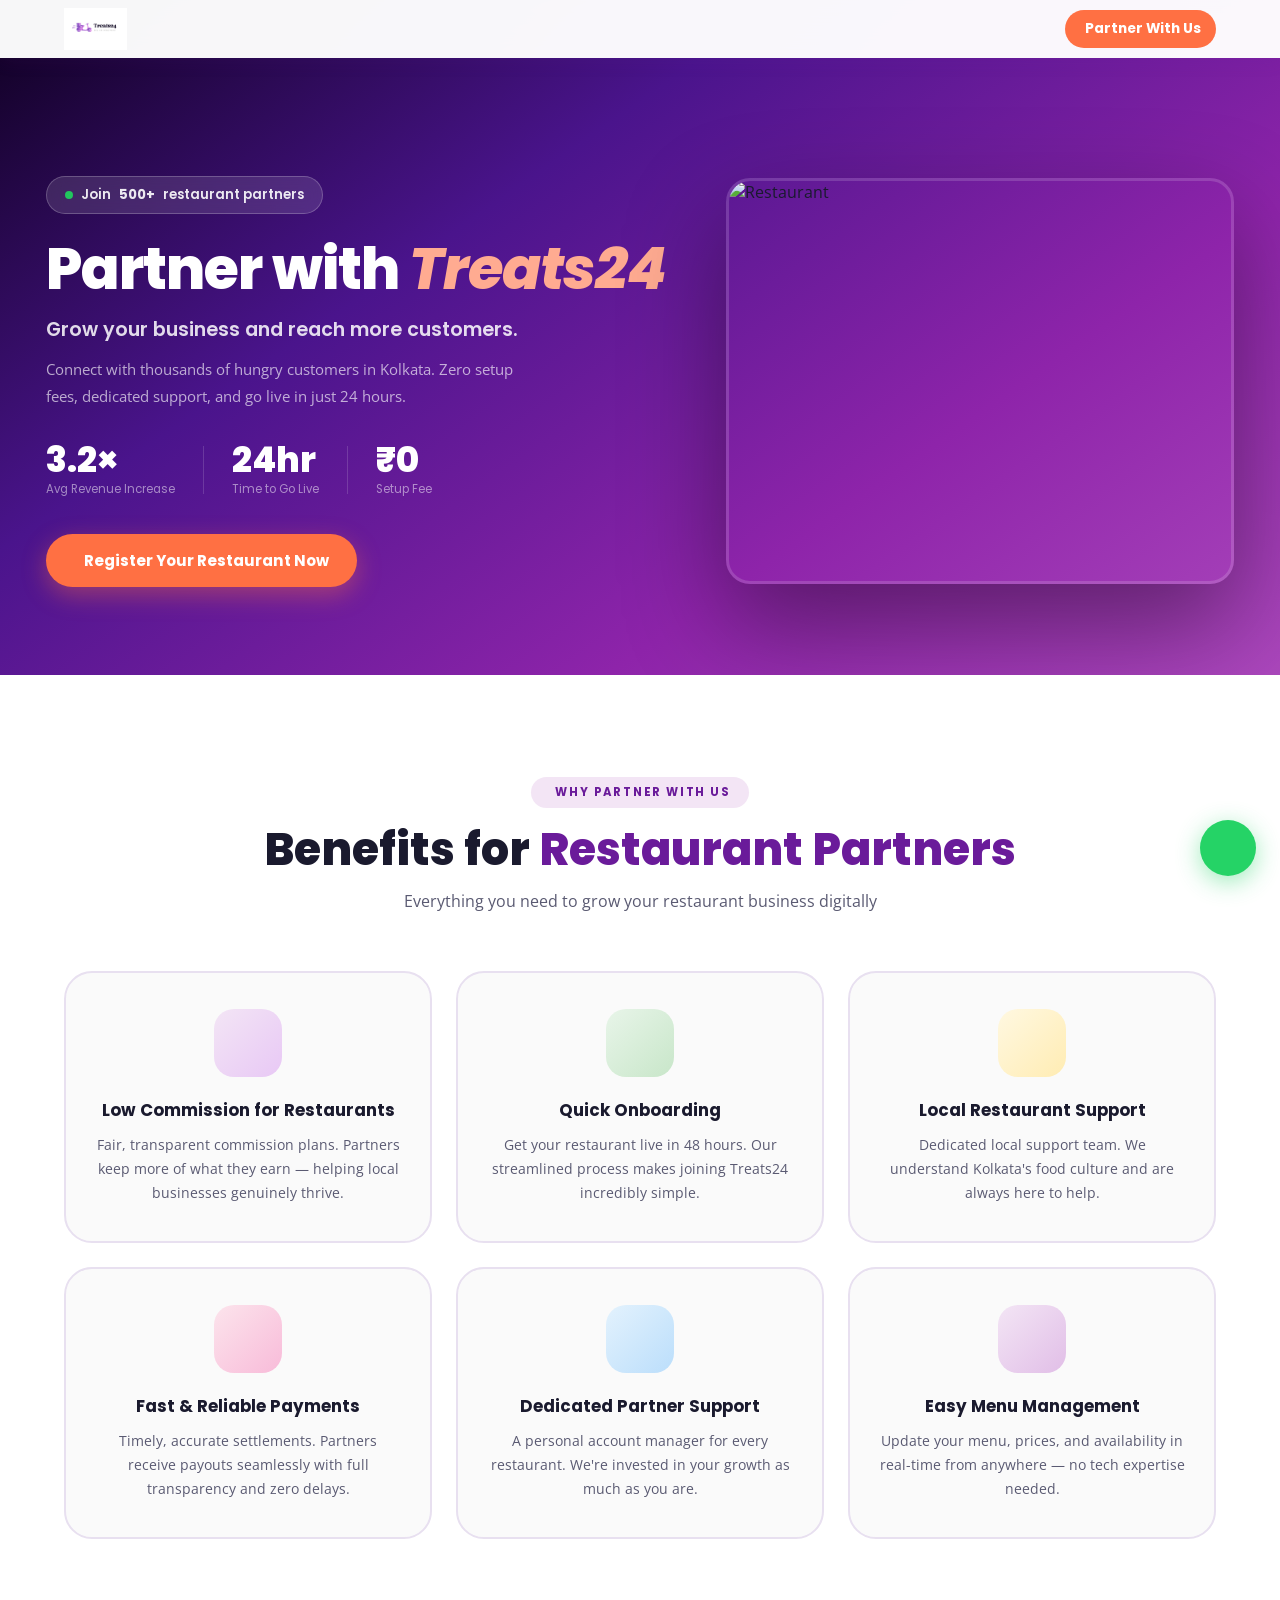
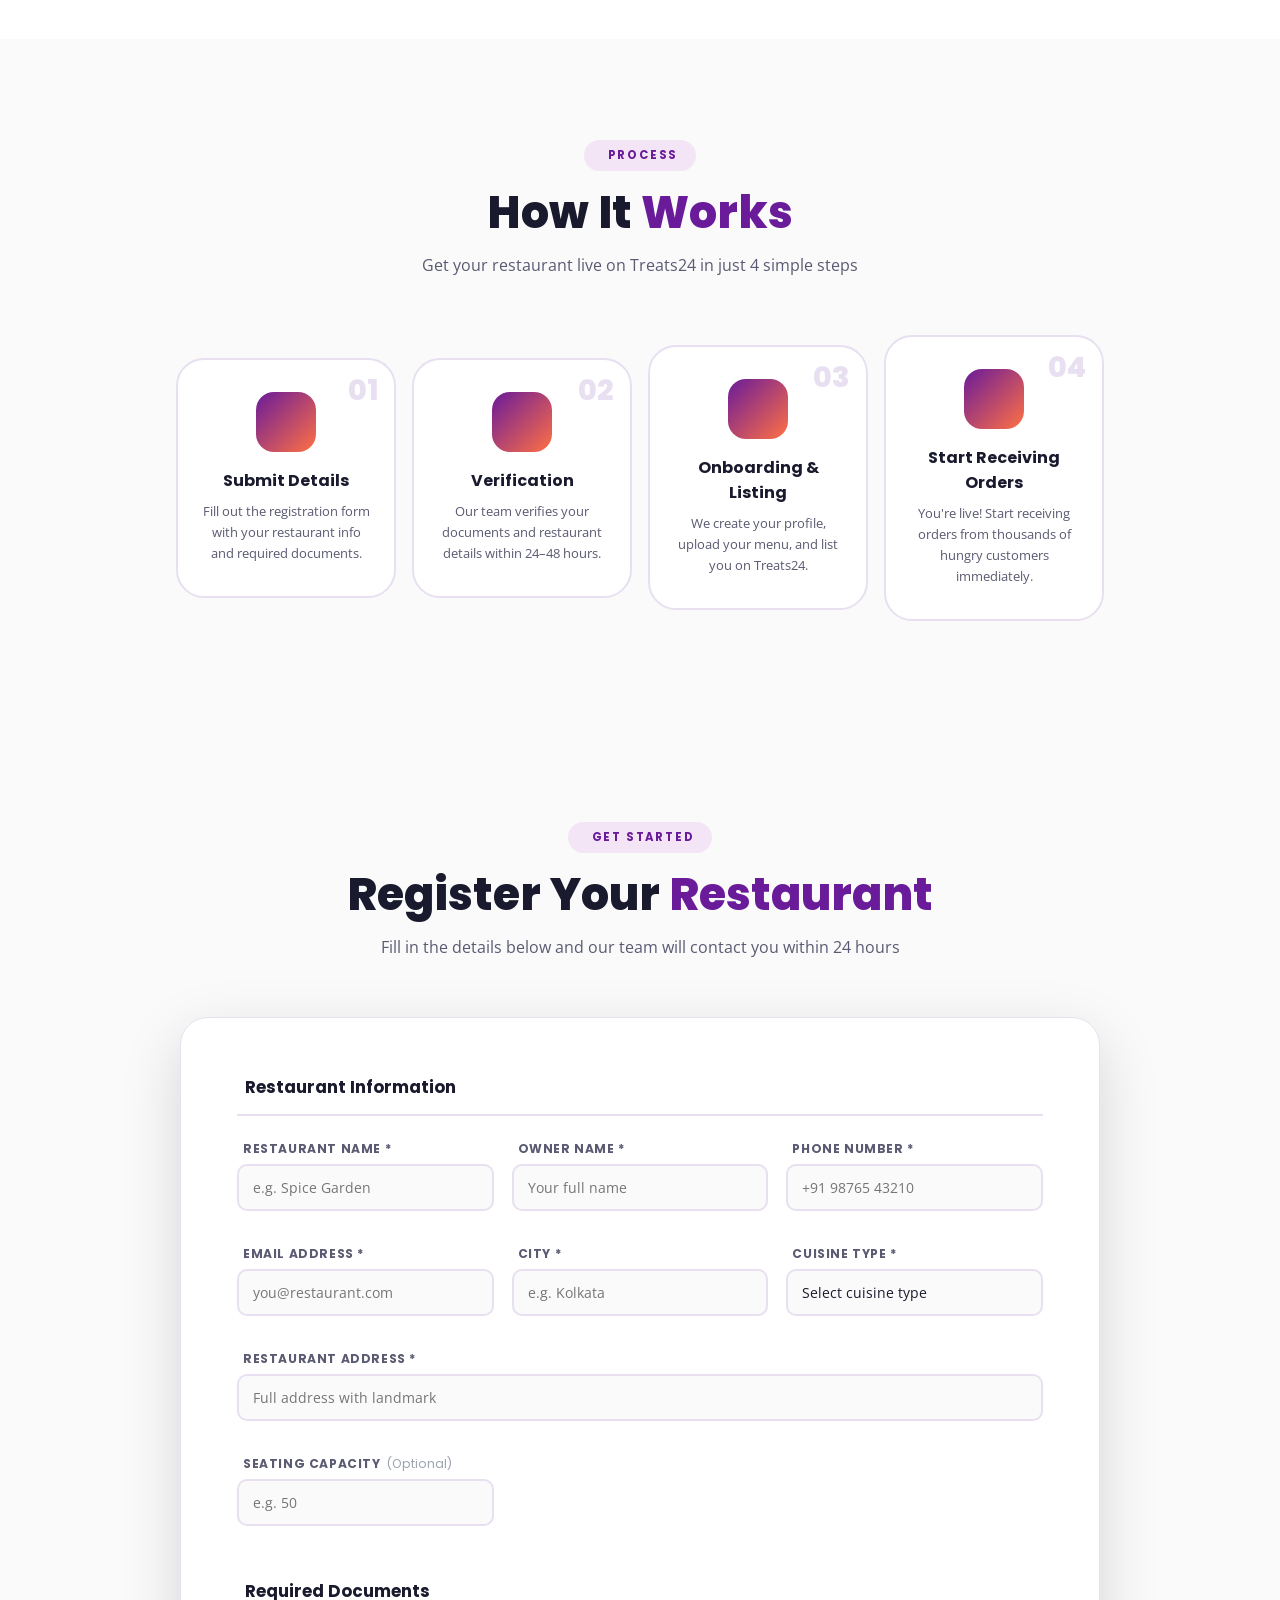
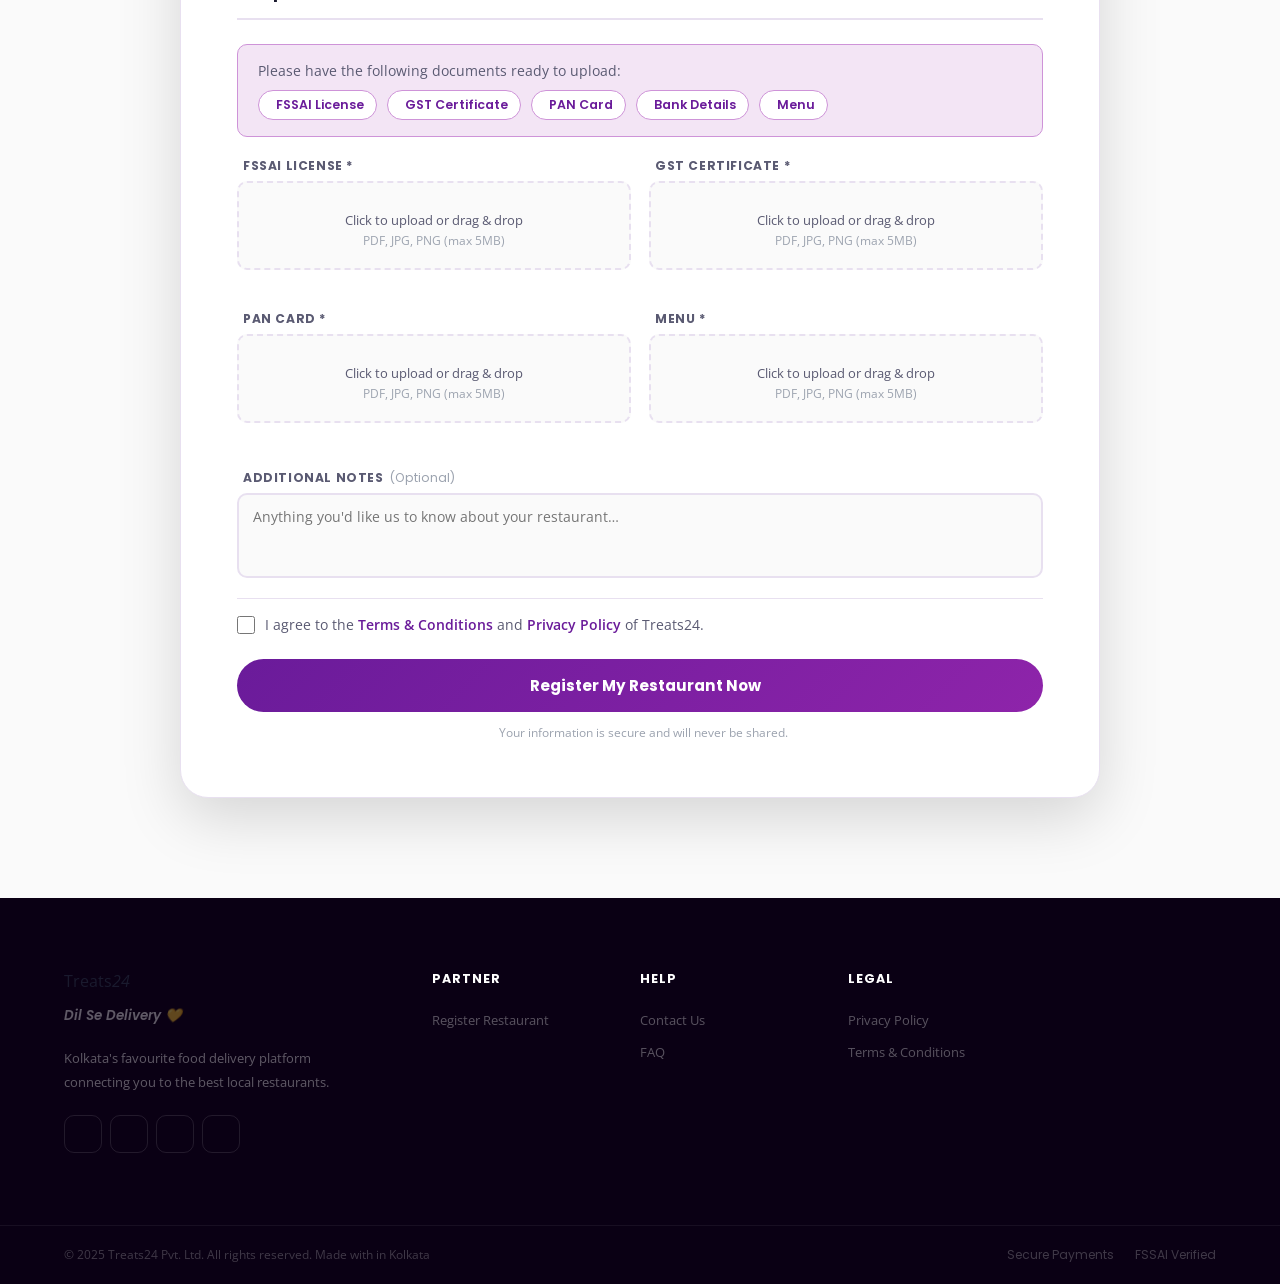
==== partner.html @ e42527c1 "first commit" ====
<!DOCTYPE html>
<html lang="en">
<head>
  <meta charset="UTF-8"/>
  <meta name="viewport" content="width=device-width, initial-scale=1.0"/>
  <title>Partner With Us – Treats24</title>
  <link rel="stylesheet" href="assets/css/style.css"/>
  <link rel="preconnect" href="https://fonts.googleapis.com"/>
  <link rel="preconnect" href="https://fonts.gstatic.com" crossorigin/>
  <link href="https://fonts.googleapis.com/css2?family=Poppins:ital,wght@0,300;0,400;0,500;0,600;0,700;0,800;0,900;1,400&family=Open+Sans:ital,wght@0,300;0,400;0,500;0,600;0,700;1,400&display=swap" rel="stylesheet"/>
  <link rel="stylesheet" href="https://cdn.jsdelivr.net/npm/@tabler/icons-webfont@3.14.0/dist/tabler-icons.min.css"/>
</head>
<body class="partner-page">

  <!-- ========== NAVBAR ========== -->
  <nav class="t24-nav" id="mainNav">
    <div class="nav-container">
      <a href="index.html" class="nav-logo" id="navLogo">
        <img src="assets/img/logo.png" alt="Treats24" />
      </a>
      <button class="nav-toggle" id="navToggle" aria-label="Toggle menu">
        <i class="ti ti-menu-2"></i>
      </button>
      <ul class="nav-links" id="navLinks">
        <li><a href="partner.html" class="nav-cta"><i class="ti ti-building-store"></i> Partner With Us</a></li>
      </ul>
    </div>
  </nav>

  <!-- ========== PARTNER HERO ========== -->
  <section class="partner-hero">
    <div class="container partner-hero-content">
      <div class="partner-hero-left">
        <div class="hero-pill">
          <span class="pill-dot"></span>
          Join <strong>500+</strong> restaurant partners
        </div>
        <h1>Partner with <em>Treats24</em></h1>
        <p class="partner-hero-sub">Grow your business and reach more customers.</p>
        <p class="partner-hero-desc">Connect with thousands of hungry customers in Kolkata. Zero setup fees, dedicated support, and go live in just 24 hours.</p>
        <div class="partner-hero-metrics">
          <div class="phm">
            <div class="phm-num">3.2×</div>
            <div class="phm-label">Avg Revenue Increase</div>
          </div>
          <div class="phm-divider"></div>
          <div class="phm">
            <div class="phm-num">24hr</div>
            <div class="phm-label">Time to Go Live</div>
          </div>
          <div class="phm-divider"></div>
          <div class="phm">
            <div class="phm-num">₹0</div>
            <div class="phm-label">Setup Fee</div>
          </div>
        </div>
        <a href="#partnerForm" class="partner-hero-cta">
          <i class="ti ti-building-store"></i> Register Your Restaurant Now
        </a>
      </div>
      <div class="partner-hero-right">
        <img src="https://images.unsplash.com/photo-1414235077428-338989a2e8c0?w=600&auto=format&fit=crop" alt="Restaurant"/>
      </div>
    </div>
  </section>

  <!-- ========== BENEFITS ========== -->
  <section class="benefits section-pad">
    <div class="container">
      <div class="section-header text-center">
        <div class="section-eyebrow"><i class="ti ti-sparkles"></i> Why Partner with Us</div>
        <h2>Benefits for <span>Restaurant Partners</span></h2>
        <p>Everything you need to grow your restaurant business digitally</p>
      </div>
      <div class="benefits-grid">
        <div class="benefit-card reveal">
          <div class="benefit-icon"><i class="ti ti-coin-rupee"></i></div>
          <h3>Low Commission for Restaurants</h3>
          <p>Fair, transparent commission plans. Partners keep more of what they earn — helping local businesses genuinely thrive.</p>
        </div>
        <div class="benefit-card reveal" style="--delay:0.1s">
          <div class="benefit-icon bi-2"><i class="ti ti-rocket"></i></div>
          <h3>Quick Onboarding</h3>
          <p>Get your restaurant live in 48 hours. Our streamlined process makes joining Treats24 incredibly simple.</p>
        </div>
        <div class="benefit-card reveal" style="--delay:0.2s">
          <div class="benefit-icon bi-3"><i class="ti ti-headset"></i></div>
          <h3>Local Restaurant Support</h3>
          <p>Dedicated local support team. We understand Kolkata's food culture and are always here to help.</p>
        </div>
        <div class="benefit-card reveal" style="--delay:0.3s">
          <div class="benefit-icon bi-4"><i class="ti ti-credit-card"></i></div>
          <h3>Fast & Reliable Payments</h3>
          <p>Timely, accurate settlements. Partners receive payouts seamlessly with full transparency and zero delays.</p>
        </div>
        <div class="benefit-card reveal" style="--delay:0.4s">
          <div class="benefit-icon bi-5"><i class="ti ti-users"></i></div>
          <h3>Dedicated Partner Support</h3>
          <p>A personal account manager for every restaurant. We're invested in your growth as much as you are.</p>
        </div>
        <div class="benefit-card reveal" style="--delay:0.5s">
          <div class="benefit-icon bi-6"><i class="ti ti-layout-grid"></i></div>
          <h3>Easy Menu Management</h3>
          <p>Update your menu, prices, and availability in real-time from anywhere — no tech expertise needed.</p>
        </div>
      </div>
    </div>
  </section>

  <!-- ========== HOW IT WORKS ========== -->
  <section class="how-it-works section-pad" id="how">
    <div class="container">
      <div class="section-header text-center">
        <div class="section-eyebrow"><i class="ti ti-list-check"></i> Process</div>
        <h2>How It <span>Works</span></h2>
        <p>Get your restaurant live on Treats24 in just 4 simple steps</p>
      </div>
      <div class="steps-row">
        <div class="step reveal">
          <div class="step-num">01</div>
          <div class="step-icon"><i class="ti ti-forms"></i></div>
          <h3>Submit Details</h3>
          <p>Fill out the registration form with your restaurant info and required documents.</p>
        </div>
        <div class="step-arrow reveal" style="--delay:0.1s"><i class="ti ti-arrow-right"></i></div>
        <div class="step reveal" style="--delay:0.15s">
          <div class="step-num">02</div>
          <div class="step-icon"><i class="ti ti-shield-check"></i></div>
          <h3>Verification</h3>
          <p>Our team verifies your documents and restaurant details within 24–48 hours.</p>
        </div>
        <div class="step-arrow reveal" style="--delay:0.25s"><i class="ti ti-arrow-right"></i></div>
        <div class="step reveal" style="--delay:0.3s">
          <div class="step-num">03</div>
          <div class="step-icon"><i class="ti ti-building-store"></i></div>
          <h3>Onboarding & Listing</h3>
          <p>We create your profile, upload your menu, and list you on Treats24.</p>
        </div>
        <div class="step-arrow reveal" style="--delay:0.4s"><i class="ti ti-arrow-right"></i></div>
        <div class="step reveal" style="--delay:0.45s">
          <div class="step-num">04</div>
          <div class="step-icon"><i class="ti ti-shopping-bag"></i></div>
          <h3>Start Receiving Orders</h3>
          <p>You're live! Start receiving orders from thousands of hungry customers immediately.</p>
        </div>
      </div>
    </div>
  </section>

  <!-- ========== REGISTRATION FORM ========== -->
  <section class="partner-form-section section-pad" id="partnerForm">
    <div class="container">
      <div class="section-header text-center">
        <div class="section-eyebrow"><i class="ti ti-file-plus"></i> Get Started</div>
        <h2>Register Your <span>Restaurant</span></h2>
        <p>Fill in the details below and our team will contact you within 24 hours</p>
      </div>
      <div class="partner-form-card reveal">
        <div id="registrationForm">
          <div class="form-section-title"><i class="ti ti-building-store"></i> Restaurant Information</div>
          <div class="form-grid-3">
            <div class="form-group">
              <label><i class="ti ti-building-store"></i> Restaurant Name *</label>
              <input type="text" id="rest_name" placeholder="e.g. Spice Garden"/>
            </div>
            <div class="form-group">
              <label><i class="ti ti-user"></i> Owner Name *</label>
              <input type="text" id="owner_name" placeholder="Your full name"/>
            </div>
            <div class="form-group">
              <label><i class="ti ti-phone"></i> Phone Number *</label>
              <input type="tel" id="phone" placeholder="+91 98765 43210"/>
            </div>
            <div class="form-group">
              <label><i class="ti ti-mail"></i> Email Address *</label>
              <input type="email" id="email" placeholder="you@restaurant.com"/>
            </div>
            <div class="form-group">
              <label><i class="ti ti-map-pin"></i> City *</label>
              <input type="text" id="city" placeholder="e.g. Kolkata"/>
            </div>
            <div class="form-group">
              <label><i class="ti ti-category"></i> Cuisine Type *</label>
              <select id="cuisine">
                <option value="" disabled selected>Select cuisine type</option>
                <option>North Indian</option>
                <option>South Indian</option>
                <option>Chinese</option>
                <option>Fast Food</option>
                <option>Biryani</option>
                <option>Pizza</option>
                <option>Rolls & Wraps</option>
                <option>Desserts & Bakery</option>
                <option>Beverages & Cafe</option>
                <option>Multi-cuisine</option>
                <option>Other</option>
              </select>
            </div>
            <div class="form-group form-full-3">
              <label><i class="ti ti-map-pin"></i> Restaurant Address *</label>
              <input type="text" id="address" placeholder="Full address with landmark"/>
            </div>
            <div class="form-group">
              <label><i class="ti ti-armchair"></i> Seating Capacity <span class="optional">(Optional)</span></label>
              <input type="number" id="seating" placeholder="e.g. 50"/>
            </div>
          </div>

          <div class="form-section-title" style="margin-top:36px"><i class="ti ti-file-text"></i> Required Documents</div>
          <div class="docs-info">
            <p>Please have the following documents ready to upload:</p>
            <div class="docs-list">
              <span><i class="ti ti-certificate"></i> FSSAI License</span>
              <span><i class="ti ti-file-invoice"></i> GST Certificate</span>
              <span><i class="ti ti-id-badge"></i> PAN Card</span>
              <span><i class="ti ti-building-bank"></i> Bank Details</span>
              <span><i class="ti ti-notebook"></i> Menu</span>
            </div>
          </div>
          <div class="form-grid-docs">
            <div class="form-group">
              <label><i class="ti ti-upload"></i> FSSAI License *</label>
              <div class="file-upload-wrap" onclick="document.getElementById('fssai').click()">
                <i class="ti ti-cloud-upload"></i>
                <span>Click to upload or drag & drop</span>
                <small>PDF, JPG, PNG (max 5MB)</small>
                <input type="file" id="fssai" accept=".pdf,.jpg,.jpeg,.png" onchange="handleFileUpload(this, 'fssai-label')"/>
              </div>
              <span class="file-label" id="fssai-label"></span>
            </div>
            <div class="form-group">
              <label><i class="ti ti-upload"></i> GST Certificate *</label>
              <div class="file-upload-wrap" onclick="document.getElementById('gst').click()">
                <i class="ti ti-cloud-upload"></i>
                <span>Click to upload or drag & drop</span>
                <small>PDF, JPG, PNG (max 5MB)</small>
                <input type="file" id="gst" accept=".pdf,.jpg,.jpeg,.png" onchange="handleFileUpload(this, 'gst-label')"/>
              </div>
              <span class="file-label" id="gst-label"></span>
            </div>
            <div class="form-group">
              <label><i class="ti ti-upload"></i> PAN Card *</label>
              <div class="file-upload-wrap" onclick="document.getElementById('pan').click()">
                <i class="ti ti-cloud-upload"></i>
                <span>Click to upload or drag & drop</span>
                <small>PDF, JPG, PNG (max 5MB)</small>
                <input type="file" id="pan" accept=".pdf,.jpg,.jpeg,.png" onchange="handleFileUpload(this, 'pan-label')"/>
              </div>
              <span class="file-label" id="pan-label"></span>
            </div>
            <div class="form-group">
              <label><i class="ti ti-upload"></i> Menu *</label>
              <div class="file-upload-wrap" onclick="document.getElementById('menu_file').click()">
                <i class="ti ti-cloud-upload"></i>
                <span>Click to upload or drag & drop</span>
                <small>PDF, JPG, PNG (max 5MB)</small>
                <input type="file" id="menu_file" accept=".pdf,.jpg,.jpeg,.png" onchange="handleFileUpload(this, 'menu-label')"/>
              </div>
              <span class="file-label" id="menu-label"></span>
            </div>
          </div>

          <div class="form-group" style="margin-top:24px">
            <label><i class="ti ti-note"></i> Additional Notes <span class="optional">(Optional)</span></label>
            <textarea id="notes" rows="3" placeholder="Anything you'd like us to know about your restaurant…"></textarea>
          </div>

          <div class="form-agreement">
            <input type="checkbox" id="agree"/>
            <label for="agree">I agree to the <a href="#">Terms & Conditions</a> and <a href="#">Privacy Policy</a> of Treats24.</label>
          </div>

          <button class="btn-submit" onclick="submitPartnerForm()">
            <i class="ti ti-send"></i> Register My Restaurant Now
          </button>
          <p class="form-disclaimer"><i class="ti ti-shield-check"></i> Your information is secure and will never be shared.</p>
        </div>

        <div id="partnerSuccess" class="partner-success hidden">
          <div class="success-icon"><i class="ti ti-circle-check"></i></div>
          <h3>You're on the list! 🎉</h3>
          <p>Thank you for registering with Treats24. Our team will reach out within <strong>24 hours</strong> to complete onboarding. Prepare to grow!</p>
          <a href="index.html" class="btn-back"><i class="ti ti-arrow-left"></i> Back to Home</a>
        </div>
      </div>
    </div>
  </section>

  <!-- ========== FOOTER ========== -->
  <footer class="footer">
    <div class="footer-top container">
      <div class="footer-brand">
        <a href="index.html" class="nav-logo footer-logo">
          <span class="logo-icon"><i class="ti ti-motorbike"></i></span>
          <span class="logo-text">Treats<em>24</em></span>
        </a>
        <p class="footer-tagline">Dil Se Delivery 💛</p>
        <p>Kolkata's favourite food delivery platform connecting you to the best local restaurants.</p>
        <div class="social-row">
          <a href="#" class="social-btn"><i class="ti ti-brand-instagram"></i></a>
          <a href="#" class="social-btn"><i class="ti ti-brand-facebook"></i></a>
          <a href="#" class="social-btn"><i class="ti ti-brand-x"></i></a>
          <a href="https://wa.me/919876543210" class="social-btn wa"><i class="ti ti-brand-whatsapp"></i></a>
        </div>
      </div>
      <div class="footer-col"><h5>Partner</h5><ul>
        <li><a href="partner.html">Register Restaurant</a></li>
        
      </ul></div>
      <div class="footer-col"><h5>Help</h5><ul>
        <li><a href="index.html#contact">Contact Us</a></li>
        <li><a href="index.html#faq">FAQ</a></li>
        
      </ul></div>
      <div class="footer-col"><h5>Legal</h5><ul>
        <li><a href="#">Privacy Policy</a></li>
        <li><a href="#">Terms & Conditions</a></li>
      </ul></div>
    </div>
    <div class="footer-bottom">
      <div class="container footer-bottom-inner">
        <p>© 2025 Treats24 Pvt. Ltd. All rights reserved. Made with <i class="ti ti-heart-filled" style="color:#e91e63;"></i> in Kolkata</p>
        <div class="footer-badges">
          <span><i class="ti ti-shield-check"></i> Secure Payments</span>
          <span><i class="ti ti-certificate"></i> FSSAI Verified</span>
        </div>
      </div>
    </div>
  </footer>

  <a href="https://wa.me/919876543210?text=Hi%20Treats24!" target="_blank" class="wa-float" aria-label="WhatsApp">
    <i class="ti ti-brand-whatsapp"></i>
  </a>

  <script src="assets/js/script.js"></script>
</body>
</html>
---- assets/css/style.css ----
/* =============================================
    TREATS24 — STYLESHEET
    Fonts: Poppins (display) + Open Sans (body)
    Colors: Purple (#6A1B9A) + Orange (#FF7043)
    ============================================= */

  :root {
    --primary:        #6A1B9A;
    --primary-dark:   #4A148C;
    --primary-mid:    #8E24AA;
    --primary-light:  #CE93D8;
    --accent:         #FF7043;
    --accent-dark:    #E64A19;
    --accent-light:   #FFAB91;
    --bg-light:       #F3E5F5;
    --bg-section:     #FAFAFA;
    --card:           #FFFFFF;
    --text-primary:   #1A1A2E;
    --text-secondary: #5A5A72;
    --text-muted:     #9CA3AF;
    --success:        #22C55E;
    --warning:        #F59E0B;
    --error:          #EF4444;
    --border:         #E8E0F0;
    --radius:         16px;
    --radius-sm:      10px;
    --radius-lg:      28px;
    --shadow-sm:      0 2px 12px rgba(106,27,154,0.08);
    --shadow:         0 8px 36px rgba(106,27,154,0.14);
    --shadow-lg:      0 20px 60px rgba(0,0,0,0.15);
    --transition:     all 0.3s cubic-bezier(0.4,0,0.2,1);
    --font-primary:   'Poppins', system-ui, sans-serif;
    --font-body:      'Open Sans', system-ui, sans-serif;
  }

  *,*::before,*::after{box-sizing:border-box;margin:0;padding:0;}
  html{scroll-behavior:smooth;font-size:16px;}
  body{font-family:var(--font-body);color:var(--text-primary);background:#fff;overflow-x:hidden;-webkit-font-smoothing:antialiased;}
  img{max-width:100%;display:block;}
  a{text-decoration:none;color:inherit;}
  ul{list-style:none;}
  .container{max-width:1200px;margin:0 auto;padding:0 24px;}
  .section-pad{padding:100px 0;}
  .text-center{text-align:center;}
  .hidden{display:none!important;}

  /* ---- Reveal ---- */
  .reveal{opacity:0;transform:translateY(28px);transition:opacity 0.65s ease calc(var(--delay,0s)),transform 0.65s ease calc(var(--delay,0s));}
  .reveal.visible{opacity:1;transform:none;}

  /* ---- Eyebrow ---- */
  .section-eyebrow{display:inline-flex;align-items:center;gap:6px;font-size:0.72rem;font-weight:700;letter-spacing:1.8px;text-transform:uppercase;color:var(--primary);background:var(--bg-light);padding:7px 18px;border-radius:50px;margin-bottom:16px;font-family:var(--font-primary);}
  .light-eye{background:rgba(106,27,154,0.08);color:var(--primary-mid);}

  /* ---- Section header ---- */
  .section-header{margin-bottom:56px;}
  .section-header h2{font-family:var(--font-primary);font-size:clamp(1.9rem,3.5vw,2.8rem);font-weight:800;color:var(--text-primary);line-height:1.15;margin-bottom:12px;}
  .section-header h2 span{color:var(--primary);}
  .section-header p{color:var(--text-secondary);font-size:1rem;max-width:520px;margin:0 auto;line-height:1.75;}

  /* ---- Animations ---- */
  @keyframes float{0%,100%{transform:translateY(0)}50%{transform:translateY(-12px)}}
  @keyframes fadeUp{from{opacity:0;transform:translateY(30px)}to{opacity:1;transform:none}}
  @keyframes pulse{0%,100%{opacity:1}50%{opacity:0.5}}
  @keyframes shake{0%,100%{transform:translateX(0)}25%{transform:translateX(-8px)}75%{transform:translateX(8px)}}
  @keyframes spin{from{transform:rotate(0)}to{transform:rotate(360deg)}}
  @keyframes scaleIn{from{transform:scale(0.9);opacity:0}to{transform:scale(1);opacity:1}}
  @keyframes livePulse{0%,100%{box-shadow:0 0 0 0 rgba(34,197,94,0.6)}70%{box-shadow:0 0 0 8px rgba(34,197,94,0)}}

  /* ============================================= */
  /* NAVBAR                                        */
  /* ============================================= */
  .t24-nav{position:fixed;top:0;left:0;right:0;z-index:1000;padding:14px 0;transition:var(--transition);}
  .t24-nav.scrolled{background:rgba(255,255,255,0.97);backdrop-filter:blur(20px);-webkit-backdrop-filter:blur(20px);box-shadow:0 2px 20px rgba(106,27,154,0.1);padding:8px 0;}
  .nav-container{max-width:1200px;margin:0 auto;padding:0 24px;display:flex;align-items:center;justify-content:space-between;}

  /* ---- Logo image ---- */
  .nav-logo{display:flex;align-items:center;}
  .nav-logo img{
    height: 48px;
    width: auto;
    object-fit: contain;
    /* On dark hero, add a subtle drop shadow so logo pops */
    filter: drop-shadow(0 2px 8px rgba(0,0,0,0.25));
    transition: var(--transition);
  }
  /* When navbar scrolls to white bg, remove shadow & keep crisp */
  .t24-nav.scrolled .nav-logo img{
    filter: none;
    height: 42px;
  }

  /* Footer logo — slightly larger, white-friendly */
  .footer-logo-img{
    height: 52px;
    width: auto;
    object-fit: contain;
    /* Lighten for dark footer background */
    filter: brightness(0) invert(1);
    opacity: 0.9;
    margin-bottom: 4px;
  }

  /* ---- Nav links ---- */
  .nav-links{display:flex;align-items:center;gap:2px;}
  .nav-links a{display:flex;align-items:center;gap:5px;font-size:0.86rem;font-weight:600;color:rgba(255,255,255,0.88);padding:9px 15px;border-radius:50px;transition:var(--transition);font-family:var(--font-primary);}
  .nav-links a:hover{background:rgba(255,255,255,0.15);color:#fff;}
  .t24-nav.scrolled .nav-links a{color:var(--text-secondary);}
  .t24-nav.scrolled .nav-links a:hover{background:var(--bg-light);color:var(--primary);}
  .nav-cta{background:var(--accent)!important;color:#fff!important;font-weight:700!important;margin-left:8px;}
  .nav-cta:hover{background:var(--accent-dark)!important;transform:translateY(-1px);box-shadow:0 6px 20px rgba(255,112,67,0.4)!important;}
  .nav-links a.active{color:var(--primary-light)!important;}
  .t24-nav.scrolled .nav-links a.active{color:var(--primary)!important;}

  /* ---- Nav toggle (icon-based, professional) ---- */
  .nav-toggle{
    display: none;
    align-items: center;
    justify-content: center;
    background: rgba(255,255,255,0.12);
    border: 1.5px solid rgba(255,255,255,0.25);
    border-radius: 10px;
    cursor: pointer;
    padding: 8px 10px;
    color: #fff;
    font-size: 1.25rem;
    line-height: 1;
    transition: var(--transition);
  }
  .nav-toggle:hover{
    background: rgba(255,255,255,0.22);
  }
  .t24-nav.scrolled .nav-toggle{
    background: var(--bg-light);
    border-color: var(--border);
    color: var(--text-primary);
  }
  .t24-nav.scrolled .nav-toggle:hover{
    background: var(--primary);
    border-color: var(--primary);
    color: #fff;
  }

  /* ============================================= */
  /* HERO                                          */
  /* ============================================= */
  .hero{position:relative;min-height:100vh;display:flex;flex-direction:column;overflow:hidden;}
  .hero-bg-img{position:absolute;inset:0;}
  .hero-bg-img img{width:100%;height:100%;object-fit:cover;object-position:center;}
  .hero-overlay{position:absolute;inset:0;background:linear-gradient(160deg,rgba(74,20,140,0.88) 0%,rgba(106,27,154,0.75) 40%,rgba(20,0,40,0.82) 100%);}

  .hero-content{flex:1;display:flex;align-items:center;position:relative;z-index:2;padding:120px 0 80px;}
  .hero-content .container{width:100%;max-width:1200px;margin:0 auto;padding:0 24px;}
  .hero-text{max-width:680px;animation:fadeUp 0.9s ease both;text-align:center;margin:0 auto;}

  .hero-pill{display:inline-flex;align-items:center;gap:8px;background:rgba(255,255,255,0.12);border:1px solid rgba(255,255,255,0.22);backdrop-filter:blur(8px);color:rgba(255,255,255,0.9);font-size:0.82rem;font-weight:600;padding:8px 18px;border-radius:50px;margin-bottom:24px;font-family:var(--font-primary);justify-content:center;}
  .pill-dot{width:8px;height:8px;background:var(--success);border-radius:50%;animation:livePulse 2s infinite;}

  .hero-text h1{font-family:var(--font-primary);font-size:clamp(2.6rem,5.5vw,4.2rem);font-weight:800;color:#fff;line-height:1.08;margin-bottom:16px;letter-spacing:-1.5px;}
  .hero-love{color:var(--accent-light);font-style:italic;}
  .heart{font-style:normal;}

  .hero-text p{color:rgba(255,255,255,0.72);font-size:1.1rem;line-height:1.75;max-width:520px;margin-bottom:32px;margin-left:auto;margin-right:auto;}

  /* App download hero */
  .hero-app-download{display:flex;flex-direction:column;align-items:center;gap:14px;}
  .hero-app-download .had-label{text-align:center;}
  .hero-app-download .app-store-btn-row{display:flex;gap:12px;flex-wrap:wrap;justify-content:center;}
  .had-label{font-size:0.78rem;color:rgba(255,255,255,0.5);font-family:var(--font-primary);font-weight:600;text-transform:uppercase;letter-spacing:1px;}

  /* Stats bar */
  .hero-stats-bar{
    position:relative;z-index:5;background:rgba(255,255,255,0.98);backdrop-filter:blur(14px);
    display:flex;align-items:center;justify-content:center;gap:0;
    border-top:1px solid rgba(106,27,154,0.08);
    box-shadow:0 -8px 30px rgba(0,0,0,0.08),0 12px 40px rgba(106,27,154,0.12);
    transition:all 0.3s ease;
  }
  .hsb-stat{display:flex;align-items:center;gap:10px;padding:18px 36px;flex-direction:row;transition:all 0.25s ease;border-radius:12px;}
  .hsb-stat:hover{background:var(--bg-light);transform:translateY(-3px);}
  .hsb-divider{width:1px;height:36px;background:linear-gradient(to bottom,transparent,rgba(106,27,154,0.25),transparent);}
  .hsb-stat strong{font-family:var(--font-primary);font-size:1.1rem;font-weight:800;color:var(--text-primary);}
  .hsb-stat span{font-size:0.8rem;color:var(--text-secondary);}

  /* App Store Buttons */
  .app-store-btn{display:flex;align-items:center;gap:10px;border-radius:14px;padding:12px 20px;font-family:var(--font-primary);transition:var(--transition);font-size:0.85rem;}
  .app-store-btn.android{background:#1a1a2e;color:#fff;border:2px solid #3A3A5E;}
  .app-store-btn.android:hover{background:var(--primary);border-color:var(--primary);transform:translateY(-2px);box-shadow:0 8px 24px rgba(106,27,154,0.35);}
  .app-store-btn.ios{background:#fff;color:var(--text-primary);border:2px solid var(--border);}
  .app-store-btn.ios:hover{background:var(--text-primary);color:#fff;border-color:var(--text-primary);transform:translateY(-2px);box-shadow:0 8px 24px rgba(0,0,0,0.2);}
  .app-store-btn i{font-size:1.6rem;}
  .app-store-btn small{display:block;font-size:0.6rem;opacity:0.65;text-transform:uppercase;letter-spacing:0.5px;}
  .app-store-btn strong{display:block;font-size:0.92rem;font-weight:700;}

  /* ============================================= */
  /* ABOUT SECTION                                 */
  /* ============================================= */
  .about-section{background:var(--bg-section);}
  .about-grid{display:grid;grid-template-columns:1fr 1fr;gap:72px;align-items:center;}
  .about-img-wrap{position:relative;}
  .about-img-wrap > img{width:100%;height:500px;object-fit:cover;border-radius:var(--radius-lg);box-shadow:0 24px 80px rgba(0,0,0,0.18);}
  .about-img-card{position:absolute;background:#fff;border-radius:var(--radius);padding:14px 18px;display:flex;align-items:center;gap:12px;box-shadow:var(--shadow);border:1.5px solid var(--border);}
  .about-img-card i{font-size:1.6rem;flex-shrink:0;}
  .about-img-card strong{display:block;font-family:var(--font-primary);font-size:0.9rem;font-weight:700;color:var(--text-primary);}
  .about-img-card span{font-size:0.72rem;color:var(--text-muted);}
  .ac1{bottom:40px;right:-28px;animation:float 5s ease-in-out infinite;}
  .ac1 i{color:var(--warning);}
  .ac2{top:40px;left:-28px;animation:float 6s 1s ease-in-out infinite;}
  .ac2 i{color:var(--accent);}
  .about-text-side h2{font-family:var(--font-primary);font-size:clamp(1.9rem,3.2vw,2.6rem);font-weight:800;color:var(--text-primary);line-height:1.15;margin-bottom:16px;}
  .about-text-side h2 span{color:var(--primary);}
  .about-text-side p{color:var(--text-secondary);font-size:0.95rem;line-height:1.8;margin-bottom:14px;}
  .about-vals{display:flex;flex-direction:column;gap:16px;margin:28px 0;}
  .about-val{display:flex;align-items:flex-start;gap:14px;}
  .av-icon{width:44px;height:44px;background:var(--bg-light);border-radius:12px;display:flex;align-items:center;justify-content:center;font-size:1.2rem;color:var(--primary);flex-shrink:0;}
  .av2{background:#e8f5e9;color:var(--success);}
  .av3{background:#fce4ec;color:#e91e63;}
  .about-val strong{display:block;font-family:var(--font-primary);font-size:0.92rem;font-weight:700;color:var(--text-primary);margin-bottom:2px;}
  .about-val p{font-size:0.83rem;color:var(--text-secondary);margin:0;line-height:1.5;}
  .about-cta{display:inline-flex;align-items:center;gap:8px;background:linear-gradient(135deg,var(--primary),var(--primary-mid));color:#fff;font-family:var(--font-primary);font-weight:700;font-size:0.9rem;padding:14px 28px;border-radius:50px;transition:var(--transition);}
  .about-cta:hover{transform:translateY(-2px);box-shadow:0 12px 32px rgba(106,27,154,0.35);}

  /* ============================================= */
  /* WHY TREATS24                                  */
  /* ============================================= */
  .why-section{background:#fff;position:relative;overflow:hidden;}
  .why-section::before{content:'';position:absolute;top:-200px;right:-200px;width:600px;height:600px;background:radial-gradient(circle,rgba(106,27,154,0.04) 0%,transparent 70%);pointer-events:none;}
  .why-grid{display:grid;grid-template-columns:repeat(3,1fr);gap:24px;}
  .why-card{background:var(--bg-section);border-radius:var(--radius-lg);padding:36px 28px;border:2px solid var(--border);transition:var(--transition);position:relative;overflow:hidden;}
  .why-card::after{content:'';position:absolute;bottom:0;left:0;right:0;height:3px;background:linear-gradient(90deg,var(--primary),var(--accent));transform:scaleX(0);transform-origin:left;transition:var(--transition);}
  .why-card:hover{transform:translateY(-8px);box-shadow:var(--shadow-lg);border-color:var(--primary-light);background:#fff;}
  .why-card:hover::after{transform:scaleX(1);}
  .why-card-icon{width:72px;height:72px;border-radius:20px;display:flex;align-items:center;justify-content:center;font-size:1.9rem;margin-bottom:24px;transition:var(--transition);}
  .wc1{background:linear-gradient(135deg,#f3e5f5,#e1bee7);color:var(--primary);}
  .wc2{background:linear-gradient(135deg,#fff3e0,#ffe0b2);color:#E65100;}
  .wc3{background:linear-gradient(135deg,#e3f2fd,#bbdefb);color:#1565C0;}
  .wc4{background:linear-gradient(135deg,#e8f5e9,#c8e6c9);color:#2E7D32;}
  .wc5{background:linear-gradient(135deg,#fce4ec,#f8bbd9);color:#c2185b;}
  .wc6{background:linear-gradient(135deg,#fff8e1,#ffecb3);color:#F57F17;}
  .why-card:hover .why-card-icon{transform:rotate(5deg) scale(1.05);}
  .why-card h3{font-family:var(--font-primary);font-size:1rem;font-weight:700;color:var(--text-primary);margin-bottom:10px;line-height:1.3;}
  .why-card p{font-size:0.86rem;color:var(--text-secondary);line-height:1.75;}

  /* ============================================= */
  /* CONTACT SECTION                               */
  /* ============================================= */
  .contact-section{background:var(--bg-section);}
  .contact-grid{display:grid;grid-template-columns:0.85fr 1.15fr;gap:72px;align-items:start;}
  .contact-left h2{font-family:var(--font-primary);font-size:clamp(1.8rem,3vw,2.5rem);font-weight:800;color:var(--text-primary);line-height:1.2;margin-bottom:14px;}
  .contact-left h2 span{color:var(--primary);}
  .contact-left > p{color:var(--text-secondary);font-size:0.95rem;line-height:1.8;margin-bottom:36px;}
  .contact-info-list{display:flex;flex-direction:column;gap:18px;margin-bottom:32px;}
  .cil-item{display:flex;align-items:center;gap:14px;}
  .cil-icon{width:44px;height:44px;background:var(--bg-light);border-radius:12px;display:flex;align-items:center;justify-content:center;font-size:1.2rem;color:var(--primary);flex-shrink:0;}
  .cil-item strong{display:block;font-family:var(--font-primary);font-size:0.82rem;font-weight:700;color:var(--text-muted);text-transform:uppercase;letter-spacing:0.5px;margin-bottom:3px;}
  .cil-item a,.cil-item span{font-size:0.9rem;color:var(--text-primary);font-weight:500;}
  .cil-item a:hover{color:var(--primary);}
  .contact-social{display:flex;gap:8px;}
  .csoc{width:38px;height:38px;border-radius:10px;border:2px solid var(--border);display:flex;align-items:center;justify-content:center;color:var(--text-muted);font-size:1rem;transition:var(--transition);}
  .csoc:hover{background:var(--primary);border-color:var(--primary);color:#fff;transform:translateY(-2px);}
  .csoc.wa:hover{background:#25D366;border-color:#25D366;}
  .contact-form-card{background:#fff;border-radius:var(--radius-lg);padding:40px;box-shadow:var(--shadow);border:2px solid var(--border);}
  .cf-row{display:grid;grid-template-columns:1fr 1fr;gap:14px;margin-bottom:14px;}
  .cf-field{display:flex;align-items:flex-start;gap:10px;background:var(--bg-section);border:2px solid var(--border);border-radius:var(--radius-sm);padding:14px;transition:var(--transition);margin-bottom:14px;}
  .cf-field:last-child{margin-bottom:0;}
  .cf-row .cf-field{margin-bottom:0;}
  .cf-field i{color:var(--primary-light);font-size:1rem;margin-top:2px;flex-shrink:0;}
  .cf-field input,.cf-field textarea{flex:1;border:none;outline:none;background:transparent;font-family:var(--font-body);font-size:0.9rem;color:var(--text-primary);resize:none;}
  .cf-field input::placeholder,.cf-field textarea::placeholder{color:var(--text-muted);}
  .cf-field:focus-within{border-color:var(--primary-mid);background:#fff;box-shadow:0 0 0 4px rgba(142,36,170,0.07);}
  .cf-field.invalid{border-color:var(--error);}
  .cf-submit{display:flex;align-items:center;justify-content:center;gap:10px;width:100%;background:linear-gradient(135deg,var(--primary),var(--primary-mid));color:#fff;border:none;border-radius:50px;padding:16px;font-family:var(--font-primary);font-size:0.95rem;font-weight:700;cursor:pointer;transition:var(--transition);margin-top:16px;}
  .cf-submit:hover{transform:translateY(-2px);box-shadow:0 12px 32px rgba(106,27,154,0.35);}
  .cf-submit:disabled{opacity:0.7;cursor:not-allowed;}
  .cf-submit.shake{animation:shake 0.4s ease;}
  .contact-success{text-align:center;padding:60px 20px;}
  .cs-icon{font-size:4rem;color:var(--success);margin-bottom:16px;}
  .contact-success h3{font-family:var(--font-primary);font-size:1.8rem;font-weight:800;color:var(--text-primary);margin-bottom:10px;}
  .contact-success p{color:var(--text-secondary);}

  /* ============================================= */
  /* APP DOWNLOAD                                  */
  /* ============================================= */
  .app-section{background:linear-gradient(150deg,#0e001f 0%,var(--primary-dark) 40%,var(--primary-mid) 100%);position:relative;overflow:hidden;}
  .app-section::before{content:'';position:absolute;top:-200px;right:-200px;width:600px;height:600px;background:radial-gradient(circle,rgba(255,112,67,0.15) 0%,transparent 70%);pointer-events:none;}
  .app-grid{display:grid;grid-template-columns:1.1fr 0.9fr;gap:80px;align-items:center;position:relative;z-index:2;}
  .app-content .section-eyebrow{background:rgba(255,255,255,0.1);border:1px solid rgba(255,255,255,0.2);color:var(--primary-light);}
  .app-content h2{font-family:var(--font-primary);font-size:clamp(1.9rem,3.5vw,2.8rem);font-weight:800;color:#fff;line-height:1.15;margin-bottom:14px;}
  .app-content h2 span{color:var(--accent-light);font-style:italic;}
  .app-content > p{color:rgba(255,255,255,0.65);font-size:1rem;line-height:1.75;margin-bottom:28px;}
  .app-features-list{display:flex;flex-direction:column;gap:10px;margin-bottom:32px;}
  .afl-item{display:flex;align-items:center;gap:10px;color:rgba(255,255,255,0.8);font-size:0.9rem;}
  .afl-item i{color:var(--success);font-size:1rem;}
  .app-store-row{display:flex;gap:14px;flex-wrap:wrap;}
  .app-qr-card{background:rgba(255,255,255,0.07);backdrop-filter:blur(20px);border:1px solid rgba(255,255,255,0.15);border-radius:var(--radius-lg);padding:32px;text-align:center;}
  .qr-tabs{display:flex;gap:8px;margin-bottom:24px;justify-content:center;}
  .qr-tab{display:flex;align-items:center;gap:6px;padding:10px 20px;border-radius:50px;border:1.5px solid rgba(255,255,255,0.2);background:transparent;color:rgba(255,255,255,0.6);font-family:var(--font-primary);font-size:0.84rem;font-weight:600;cursor:pointer;transition:var(--transition);}
  .qr-tab.active{background:#fff;color:var(--primary);border-color:#fff;}
  .qr-tab:hover:not(.active){border-color:rgba(255,255,255,0.4);color:#fff;}
  .qr-code-wrap{background:#fff;border-radius:16px;padding:16px;display:inline-flex;margin-bottom:16px;box-shadow:0 8px 24px rgba(0,0,0,0.3);}
  .qr-label{color:rgba(255,255,255,0.65);font-size:0.84rem;line-height:1.6;margin-bottom:16px;}
  .qr-label strong{color:#fff;font-family:var(--font-primary);}
  .qr-direct-btn{display:inline-flex;align-items:center;gap:8px;padding:11px 22px;border-radius:50px;font-family:var(--font-primary);font-size:0.84rem;font-weight:700;transition:var(--transition);}
  .qr-direct-btn.android{background:var(--primary);color:#fff;}
  .qr-direct-btn.android:hover{background:var(--primary-mid);transform:translateY(-1px);}
  .qr-direct-btn.ios{background:#1a1a2e;color:#fff;}
  .qr-direct-btn.ios:hover{background:#000;transform:translateY(-1px);}

  /* ============================================= */
  /* FAQ SECTION                                   */
  /* ============================================= */
  .faq-section{background:#fff;}
  .faq-layout{display:grid;grid-template-columns:0.7fr 1.3fr;gap:80px;align-items:start;}
  .faq-left h2{font-family:var(--font-primary);font-size:clamp(2rem,3.5vw,3rem);font-weight:800;color:var(--text-primary);line-height:1.15;margin-bottom:14px;}
  .faq-left h2 span{color:var(--primary);}
  .faq-left > p{color:var(--text-secondary);font-size:0.92rem;line-height:1.8;}
  .faq-left a{color:var(--primary);font-weight:600;}
  .faq-decor{position:relative;height:80px;margin-top:32px;}
  .faq-decor-circle{position:absolute;border-radius:50%;}
  .c1{width:80px;height:80px;background:var(--bg-light);left:0;top:0;}
  .c2{width:50px;height:50px;background:linear-gradient(135deg,var(--primary),var(--accent));opacity:0.3;left:50px;top:20px;}
  .faq-right{display:flex;flex-direction:column;gap:10px;}
  .faq-item{border:2px solid var(--border);border-radius:var(--radius);overflow:hidden;transition:var(--transition);}
  .faq-item:hover{border-color:var(--primary-light);}
  .faq-item.open{border-color:var(--primary);box-shadow:0 4px 20px rgba(106,27,154,0.1);}
  .faq-q{width:100%;display:flex;align-items:center;justify-content:space-between;gap:12px;padding:18px 20px;background:none;border:none;cursor:pointer;text-align:left;font-family:var(--font-primary);font-size:0.92rem;font-weight:600;color:var(--text-primary);transition:var(--transition);}
  .faq-q span{flex:1;}
  .faq-q i{font-size:1rem;color:var(--primary);transition:var(--transition);flex-shrink:0;}
  .faq-item.open .faq-q i{transform:rotate(45deg);}
  .faq-a{max-height:0;overflow:hidden;transition:max-height 0.35s ease,padding 0.35s ease;}
  .faq-a p{padding:0 20px 18px;font-size:0.88rem;color:var(--text-secondary);line-height:1.75;}
  .faq-a a{color:var(--primary);font-weight:600;}
  .faq-item.open .faq-a{max-height:200px;}

  /* ============================================= */
  /* FOOTER                                        */
  /* ============================================= */
  .footer{background:#0a0014;}
  .footer-top{padding:72px 24px 56px;display:grid;grid-template-columns:2fr 1fr 1fr 1fr 1fr;gap:48px;}
  .footer-brand .footer-logo{margin-bottom:12px;}
  .footer-tagline{font-family:var(--font-primary);font-size:0.95rem;font-weight:600;color:rgba(255,255,255,0.4);margin-bottom:12px;font-style:italic;}
  .footer-brand p{color:rgba(255,255,255,0.35);font-size:0.84rem;line-height:1.75;margin-bottom:20px;max-width:280px;}
  .social-row{display:flex;gap:8px;margin-bottom:16px;}
  .social-btn{width:38px;height:38px;border-radius:10px;border:1px solid rgba(255,255,255,0.1);display:flex;align-items:center;justify-content:center;color:rgba(255,255,255,0.35);font-size:1rem;transition:var(--transition);}
  .social-btn:hover{background:var(--primary);border-color:var(--primary);color:#fff;transform:translateY(-2px);}
  .social-btn.wa:hover{background:#25D366;border-color:#25D366;}
  .footer-col h5{color:#fff;font-size:0.78rem;font-weight:700;letter-spacing:1px;text-transform:uppercase;margin-bottom:20px;font-family:var(--font-primary);}
  .footer-col ul li{margin-bottom:10px;}
  .footer-col ul a{color:rgba(255,255,255,0.32);font-size:0.83rem;transition:var(--transition);}
  .footer-col ul a:hover{color:var(--primary-light);}
  .footer-bottom{border-top:1px solid rgba(255,255,255,0.06);padding:20px 24px;}
  .footer-bottom-inner{display:flex;justify-content:space-between;align-items:center;flex-wrap:wrap;gap:12px;}
  .footer-bottom p{color:rgba(255,255,255,0.22);font-size:0.78rem;margin:0;}
  .footer-badges{display:flex;gap:16px;}
  .footer-badges span{display:flex;align-items:center;gap:5px;color:rgba(255,255,255,0.22);font-size:0.76rem;font-family:var(--font-primary);}

  /* WhatsApp Float */
  .wa-float{position:fixed;bottom:24px;right:24px;z-index:999;width:56px;height:56px;border-radius:50%;background:#25D366;color:#fff;display:flex;align-items:center;justify-content:center;font-size:1.6rem;box-shadow:0 6px 24px rgba(37,211,102,0.45);transition:var(--transition);}
  .wa-float:hover{transform:scale(1.12) translateY(-2px);}

  /* ============================================= */
  /* PARTNER PAGE STYLES                           */
  /* ============================================= */
  .partner-page .t24-nav{background:rgba(255,255,255,0.97);backdrop-filter:blur(20px);box-shadow:0 2px 20px rgba(106,27,154,0.1);}
  .partner-page .t24-nav .nav-logo img{filter:none;height:42px;}
  .partner-page .nav-links a{color:var(--text-secondary);}
  .partner-page .nav-toggle{background:var(--bg-light);border-color:var(--border);color:var(--text-primary);}
  .partner-hero{min-height:75vh;background:linear-gradient(145deg,#0e001f 0%,var(--primary-dark) 35%,var(--primary-mid) 70%,#ab47bc 100%);position:relative;display:flex;align-items:center;padding-top:88px;overflow:hidden;}
  .partner-hero-content{display:grid;grid-template-columns:1.1fr 0.9fr;gap:60px;align-items:center;padding:80px 0;position:relative;z-index:2;}
  .partner-hero-left h1{font-family:var(--font-primary);font-size:clamp(2.2rem,4.5vw,3.8rem);font-weight:800;color:#fff;line-height:1.1;margin-bottom:14px;letter-spacing:-1px;}
  .partner-hero-left h1 em{font-style:italic;color:var(--accent-light);}
  .partner-hero-sub{color:rgba(255,255,255,0.85);font-size:1.2rem;font-weight:600;font-family:var(--font-primary);margin-bottom:12px;}
  .partner-hero-desc{color:rgba(255,255,255,0.65);font-size:0.95rem;line-height:1.75;max-width:480px;margin-bottom:32px;}
  .partner-hero-metrics{display:flex;align-items:center;gap:28px;margin-bottom:36px;}
  .phm-num{font-family:var(--font-primary);font-size:2.2rem;font-weight:800;color:#fff;line-height:1;}
  .phm-label{font-size:0.72rem;color:rgba(255,255,255,0.5);margin-top:4px;font-family:var(--font-primary);}
  .phm-divider{width:1px;height:48px;background:rgba(255,255,255,0.15);}
  .partner-hero-cta{display:inline-flex;align-items:center;gap:10px;background:var(--accent);color:#fff;font-family:var(--font-primary);font-weight:700;font-size:0.95rem;padding:15px 28px;border-radius:50px;transition:var(--transition);box-shadow:0 8px 24px rgba(255,112,67,0.4);}
  .partner-hero-cta:hover{background:var(--accent-dark);transform:translateY(-2px);}
  .partner-hero-right{border-radius:24px;overflow:hidden;box-shadow:0 40px 100px rgba(0,0,0,0.4);border:3px solid rgba(255,255,255,0.15);}
  .partner-hero-right img{width:100%;height:400px;object-fit:cover;}
  .benefits{background:#fff;}
  .benefits-grid{display:grid;grid-template-columns:repeat(3,1fr);gap:24px;}
  .benefit-card{background:var(--bg-section);border-radius:var(--radius-lg);padding:36px 28px;border:2px solid var(--border);transition:var(--transition);text-align:center;}
  .benefit-card:hover{transform:translateY(-6px);box-shadow:var(--shadow-lg);border-color:var(--primary-light);}
  .benefit-icon{width:68px;height:68px;margin:0 auto 20px;background:linear-gradient(135deg,var(--bg-light),#e8c8f5);border-radius:20px;display:flex;align-items:center;justify-content:center;font-size:1.8rem;color:var(--primary);transition:var(--transition);}
  .bi-2{background:linear-gradient(135deg,#e8f5e9,#c8e6c9);color:var(--success);}
  .bi-3{background:linear-gradient(135deg,#fff8e1,#ffecb3);color:var(--warning);}
  .bi-4{background:linear-gradient(135deg,#fce4ec,#f8bbd9);color:#e91e63;}
  .bi-5{background:linear-gradient(135deg,#e3f2fd,#bbdefb);color:#1976D2;}
  .bi-6{background:linear-gradient(135deg,#f3e5f5,#e1bee7);color:var(--primary-mid);}
  .benefit-card:hover .benefit-icon{background:linear-gradient(135deg,var(--primary),var(--primary-mid));color:#fff;}
  .benefit-card h3{font-family:var(--font-primary);font-size:1.05rem;font-weight:700;color:var(--text-primary);margin-bottom:10px;}
  .benefit-card p{font-size:0.88rem;color:var(--text-secondary);line-height:1.7;}
  .how-it-works{background:var(--bg-section);}
  .steps-row{display:flex;align-items:center;gap:8px;flex-wrap:wrap;justify-content:center;}
  .step{flex:1;min-width:180px;max-width:220px;background:var(--card);border-radius:var(--radius-lg);padding:32px 24px;border:2px solid var(--border);text-align:center;transition:var(--transition);position:relative;}
  .step:hover{transform:translateY(-6px);box-shadow:var(--shadow-lg);border-color:var(--primary-light);}
  .step-num{position:absolute;top:16px;right:16px;font-family:var(--font-primary);font-size:1.8rem;font-weight:800;color:var(--border);line-height:1;}
  .step-icon{width:60px;height:60px;margin:0 auto 16px;background:linear-gradient(135deg,var(--primary),var(--accent));border-radius:18px;display:flex;align-items:center;justify-content:center;font-size:1.6rem;color:#fff;}
  .step h3{font-family:var(--font-primary);font-size:1rem;font-weight:700;color:var(--text-primary);margin-bottom:8px;}
  .step p{font-size:0.82rem;color:var(--text-secondary);line-height:1.6;}
  .step-arrow{color:var(--primary-light);font-size:1.5rem;flex-shrink:0;}
  .partner-form-section{background:var(--bg-section);}
  .partner-form-card{background:var(--card);border-radius:var(--radius-lg);padding:56px;box-shadow:var(--shadow-lg);border:1.5px solid var(--border);max-width:920px;margin:0 auto;}
  .form-section-title{display:flex;align-items:center;gap:8px;font-family:var(--font-primary);font-size:1.05rem;font-weight:700;color:var(--text-primary);margin-bottom:24px;padding-bottom:14px;border-bottom:2px solid var(--border);}
  .form-section-title i{color:var(--primary);}
  .form-group{display:flex;flex-direction:column;gap:6px;margin-bottom:16px;}
  .form-group label{display:flex;align-items:center;gap:6px;font-size:0.76rem;font-weight:700;color:var(--text-secondary);text-transform:uppercase;letter-spacing:0.6px;font-family:var(--font-primary);}
  .form-group label i{color:var(--primary);font-size:0.85rem;}
  .form-group input,.form-group textarea,.form-group select{width:100%;border:2px solid var(--border);border-radius:var(--radius-sm);padding:12px 14px;font-family:var(--font-body);font-size:0.9rem;color:var(--text-primary);background:var(--bg-section);outline:none;transition:var(--transition);resize:none;appearance:none;}
  .form-group input:focus,.form-group textarea:focus,.form-group select:focus{border-color:var(--primary-mid);background:#fff;box-shadow:0 0 0 4px rgba(142,36,170,0.08);}
  .form-group input.invalid,.form-group textarea.invalid,.form-group select.invalid{border-color:var(--error);}
  .form-row{display:grid;grid-template-columns:1fr 1fr;gap:16px;}
  .form-grid-3{display:grid;grid-template-columns:1fr 1fr 1fr;gap:18px;}
  .form-full-3{grid-column:1/-1;}
  .optional{font-weight:400;text-transform:none;letter-spacing:0;color:var(--text-muted);}
  .btn-submit{display:flex;align-items:center;justify-content:center;gap:10px;width:100%;background:linear-gradient(135deg,var(--primary),var(--primary-mid));color:#fff;border:none;border-radius:50px;padding:15px;font-family:var(--font-primary);font-size:0.95rem;font-weight:700;cursor:pointer;transition:var(--transition);margin-top:8px;}
  .btn-submit:hover{transform:translateY(-2px);box-shadow:0 12px 32px rgba(106,27,154,0.35);}
  .btn-submit:disabled{opacity:0.7;cursor:not-allowed;}
  .btn-submit.error-shake{animation:shake 0.4s ease;}
  .form-disclaimer{display:flex;align-items:center;justify-content:center;gap:6px;color:var(--text-muted);font-size:0.76rem;text-align:center;margin-top:12px;}
  .docs-info{background:var(--bg-light);border-radius:var(--radius-sm);padding:16px 20px;margin-bottom:20px;border:1.5px solid var(--primary-light);}
  .docs-info p{font-size:0.85rem;color:var(--text-secondary);margin-bottom:10px;}
  .docs-list{display:flex;gap:10px;flex-wrap:wrap;}
  .docs-list span{display:inline-flex;align-items:center;gap:5px;background:#fff;color:var(--primary);font-size:0.78rem;font-weight:600;padding:5px 12px;border-radius:50px;border:1.5px solid var(--primary-light);font-family:var(--font-primary);}
  .form-grid-docs{display:grid;grid-template-columns:1fr 1fr;gap:18px;}
  .file-upload-wrap{border:2px dashed var(--border);border-radius:var(--radius-sm);padding:20px;text-align:center;cursor:pointer;transition:var(--transition);background:var(--bg-section);display:flex;flex-direction:column;align-items:center;gap:4px;}
  .file-upload-wrap:hover{border-color:var(--primary-mid);background:var(--bg-light);}
  .file-upload-wrap i{font-size:1.8rem;color:var(--primary-light);margin-bottom:4px;}
  .file-upload-wrap span{font-size:0.84rem;color:var(--text-secondary);}
  .file-upload-wrap small{font-size:0.72rem;color:var(--text-muted);}
  .file-upload-wrap input[type="file"]{display:none;}
  .file-label{font-size:0.78rem;color:var(--success);font-weight:600;font-family:var(--font-primary);}
  .form-agreement{display:flex;align-items:flex-start;gap:10px;padding:16px 0;border-top:1.5px solid var(--border);margin-top:20px;margin-bottom:4px;}
  .form-agreement input[type="checkbox"]{width:18px;height:18px;accent-color:var(--primary);margin-top:1px;flex-shrink:0;}
  .form-agreement label{font-size:0.85rem;color:var(--text-secondary);line-height:1.5;}
  .form-agreement a{color:var(--primary);font-weight:600;}
  .partner-success,.enquiry-success{text-align:center;padding:48px 20px;}
  .partner-success .success-icon,.enquiry-success .success-icon{font-size:4rem;color:var(--success);margin-bottom:16px;}
  .partner-success h3,.enquiry-success h3{font-family:var(--font-primary);font-size:1.8rem;font-weight:800;color:var(--text-primary);margin-bottom:10px;}
  .partner-success p,.enquiry-success p{color:var(--text-secondary);font-size:0.95rem;line-height:1.7;margin-bottom:28px;}
  .btn-back{display:inline-flex;align-items:center;gap:8px;border:2px solid var(--border);color:var(--text-primary);font-weight:600;font-size:0.88rem;padding:12px 28px;border-radius:50px;transition:var(--transition);font-family:var(--font-primary);}
  .btn-back:hover{border-color:var(--primary);color:var(--primary);}

  /* ============================================= */
  /* CITIES SECTION                                */
  /* ============================================= */
  .cities-section{padding:80px 0;background:#fff;}
  .cities-scale-card{display:grid;grid-template-columns:1fr 1fr;gap:0;background:linear-gradient(135deg,#f8f0ff 0%,#fff5f0 100%);border-radius:var(--radius-lg);overflow:hidden;border:2px solid rgba(106,27,154,0.1);box-shadow:var(--shadow);}
  .cities-card-left{padding:60px 50px;}
  .cities-card-left .section-eyebrow{margin-bottom:12px;}
  .cities-card-left h2{font-family:var(--font-primary);font-size:clamp(2rem,3.5vw,3rem);font-weight:800;color:var(--text-primary);line-height:1.15;margin-bottom:14px;}
  .cities-card-left h2 span{color:var(--primary);}
  .cities-card-left p{color:var(--text-secondary);font-size:0.95rem;line-height:1.75;margin-bottom:28px;max-width:380px;}
  .cities-chips{display:flex;gap:8px;flex-wrap:wrap;margin-bottom:24px;}
  .city-chip{display:inline-flex;align-items:center;gap:6px;padding:9px 16px;border-radius:50px;font-size:0.84rem;font-weight:600;font-family:var(--font-primary);transition:var(--transition);cursor:pointer;border:2px solid var(--border);}
  .city-chip.active{background:var(--primary);color:#fff;border-color:var(--primary);box-shadow:0 4px 16px rgba(106,27,154,0.3);}
  .city-chip.coming{background:#fff;color:var(--text-muted);cursor:default;}
  .city-chip.coming:hover{background:var(--bg-light);color:var(--primary);border-color:var(--primary-light);}
  .city-chip em{background:var(--accent);color:#fff;font-style:normal;font-size:0.62rem;font-weight:700;padding:2px 7px;border-radius:50px;margin-left:2px;}
  .city-live-dot{width:8px;height:8px;background:var(--success);border-radius:50%;animation:livePulse 2s infinite;}
  .suggest-btn{display:inline-flex;align-items:center;gap:8px;border:2px solid var(--primary);color:var(--primary);font-family:var(--font-primary);font-size:0.84rem;font-weight:700;padding:10px 22px;border-radius:50px;transition:var(--transition);}
  .suggest-btn:hover{background:var(--primary);color:#fff;}
  .cities-card-right{background:linear-gradient(145deg,var(--primary-dark),var(--primary-mid));display:flex;align-items:center;justify-content:center;position:relative;overflow:hidden;min-height:380px;}
  .cities-map-visual{position:relative;width:100%;height:100%;display:flex;align-items:center;justify-content:center;}
  .map-blob{position:absolute;width:320px;height:320px;background:radial-gradient(circle,rgba(255,255,255,0.08) 0%,transparent 70%);border-radius:50%;animation:float 6s ease-in-out infinite;}
  .map-pin-main{position:relative;z-index:2;display:flex;flex-direction:column;align-items:center;gap:8px;color:#fff;animation:float 5s ease-in-out infinite;}
  .map-pin-main i{font-size:3rem;color:var(--accent-light);filter:drop-shadow(0 4px 16px rgba(255,171,145,0.5));}
  .map-pin-main span{font-family:var(--font-primary);font-size:1.2rem;font-weight:700;}
  .map-stat-float{position:absolute;background:rgba(255,255,255,0.12);backdrop-filter:blur(12px);border:1px solid rgba(255,255,255,0.2);border-radius:14px;padding:10px 16px;color:#fff;text-align:center;}
  .map-stat-float strong{display:block;font-family:var(--font-primary);font-size:1rem;font-weight:800;}
  .map-stat-float span{font-size:0.7rem;color:rgba(255,255,255,0.65);}
  .f1{top:32px;left:32px;animation:float 5s ease-in-out infinite;}
  .f2{bottom:40px;left:24px;animation:float 6s 1s ease-in-out infinite;}
  .f3{top:40px;right:24px;animation:float 7s 0.5s ease-in-out infinite;}

  /* ============================================= */
  /* RESPONSIVE                                    */
  /* ============================================= */
  @media(max-width:1100px){
    .why-grid{grid-template-columns:repeat(2,1fr);}
    .footer-top{grid-template-columns:1fr 1fr;}
    .footer-brand{grid-column:1/-1;}
    .form-grid-3{grid-template-columns:1fr 1fr;}
    .form-full-3{grid-column:1/-1;}
    .benefits-grid{grid-template-columns:1fr 1fr;}
  }
  @media(max-width:900px){
    .about-grid,.contact-grid,.app-grid,.faq-layout{grid-template-columns:1fr;}
    .about-img-side{order:2;}
    .about-text-side{order:1;}
    .ac1,.ac2{display:none;}
    .cities-scale-card{grid-template-columns:1fr;}
    .cities-card-right{display:none;}
    .nav-links{display:none;position:absolute;top:100%;left:0;right:0;flex-direction:column;background:rgba(255,255,255,0.98);backdrop-filter:blur(20px);padding:16px;box-shadow:0 16px 40px rgba(0,0,0,0.12);gap:4px;border-top:1px solid var(--border);}
    .nav-links.open{display:flex;}
    .nav-links a{color:var(--text-primary)!important;justify-content:flex-start;}
    .nav-toggle{display:flex;}
    .partner-hero-content{grid-template-columns:1fr;text-align:center;}
    .partner-hero-right{display:none;}
    .partner-hero-metrics{justify-content:center;}
    .benefits-grid{grid-template-columns:1fr 1fr;}
    .steps-row{flex-direction:column;}
    .step-arrow{transform:rotate(90deg);}
    .app-content{text-align:center;}
    .app-features-list{align-items:flex-start;}
    .app-store-row{justify-content:center;}
  }
  @media(max-width:640px){
    .section-pad{padding:64px 0;}
    .hero-text h1{font-size:2.2rem;}
    .hero-stats-bar{flex-wrap:wrap;justify-content:center;}
    .hsb-divider{display:none;}
    .hsb-stat{padding:12px 20px;}
    .why-grid{grid-template-columns:1fr;}
    .faq-layout{grid-template-columns:1fr;}
    .faq-left{display:none;}
    .form-row,.cf-row{grid-template-columns:1fr;}
    .footer-top{grid-template-columns:1fr 1fr;gap:28px;padding:48px 24px 36px;}
    .footer-bottom-inner{flex-direction:column;text-align:center;}
    .form-grid-3{grid-template-columns:1fr;}
    .form-grid-docs{grid-template-columns:1fr;}
    .partner-form-card{padding:28px 20px;}
    .benefits-grid{grid-template-columns:1fr;}
    .nav-logo img{height:38px;}
    .t24-nav.scrolled .nav-logo img{height:34px;}
  }
  /* ============================================= */
  /* APP FEATURES SECTION                          */
  /* ============================================= */
  .app-features-section { background: linear-gradient(180deg, #f3e5f5 0%, #faf5ff 100%); }
  .app-features-section .section-header h2 span { color: var(--accent); }
  .aff-wrap { display: flex; align-items: center; justify-content: center; gap: 20px; }
  .aff-side { display: grid; grid-template-columns: 1fr 1fr; gap: 16px; width: 240px; }
  .aff-card { background: #fff; border-radius: 26px; padding: 22px 12px 16px; box-shadow: 0 2px 20px rgba(0,0,0,0.06); display: flex; flex-direction: column; align-items: center; gap: 10px; width: 114px; height: 130px; justify-content: center; transition: var(--transition); }
  .aff-card:hover { transform: translateY(-4px); box-shadow: var(--shadow); }
  .aff-card img { width: 50px; height: 50px; object-fit: contain; }
  .aff-card span { font-size: 0.73rem; font-weight: 600; color: var(--text-primary); text-align: center; line-height: 1.35; font-family: var(--font-primary); }
  .aff-toggle-card { height: 110px; }
  .aff-toggle { width: 58px; height: 30px; background: var(--success); border-radius: 50px; position: relative; }
  .aff-knob { width: 24px; height: 24px; background: #fff; border-radius: 50%; position: absolute; right: 3px; top: 3px; box-shadow: 0 1px 5px rgba(0,0,0,0.18); }
  .aff-phone-wrap { flex: 0 0 185px; }
  .aff-phone-outer { width: 240px; height: 460px; background: #1c1c2e; border-radius: 38px; padding: 5px; box-shadow: 0 24px 60px rgba(0,0,0,0.26); margin: 0 auto; position: relative; }
  .aff-phone-notch { position: absolute; top: 0; left: 50%; transform: translateX(-50%); width: 64px; height: 20px; background: #1c1c2e; border-radius: 0 0 14px 14px; z-index: 5; }
  .aff-phone-inner { width: 100%; height: 100%; background: #f5f5f5; border-radius: 33px; overflow: hidden; display: flex; align-items: center; justify-content: center; }
  .aff-phone-card { background: #fff; border-radius: 18px; padding: 22px 16px; box-shadow: 0 3px 18px rgba(0,0,0,0.08); display: flex; flex-direction: column; align-items: center; gap: 10px; width: 136px; }
  .aff-phone-card img { width: 66px; height: 66px; object-fit: contain; }
  .aff-phone-card p { font-size: 0.82rem; font-weight: 600; color: var(--text-primary); text-align: center; line-height: 1.4; font-family: var(--font-primary); margin: 0; }
  @media(max-width: 900px) { .aff-wrap { flex-wrap: wrap; } .aff-phone-wrap { order: -1; } .aff-side { width: auto; } }
  @media(max-width: 640px) { .aff-card { width: 100px; height: 110px; } }
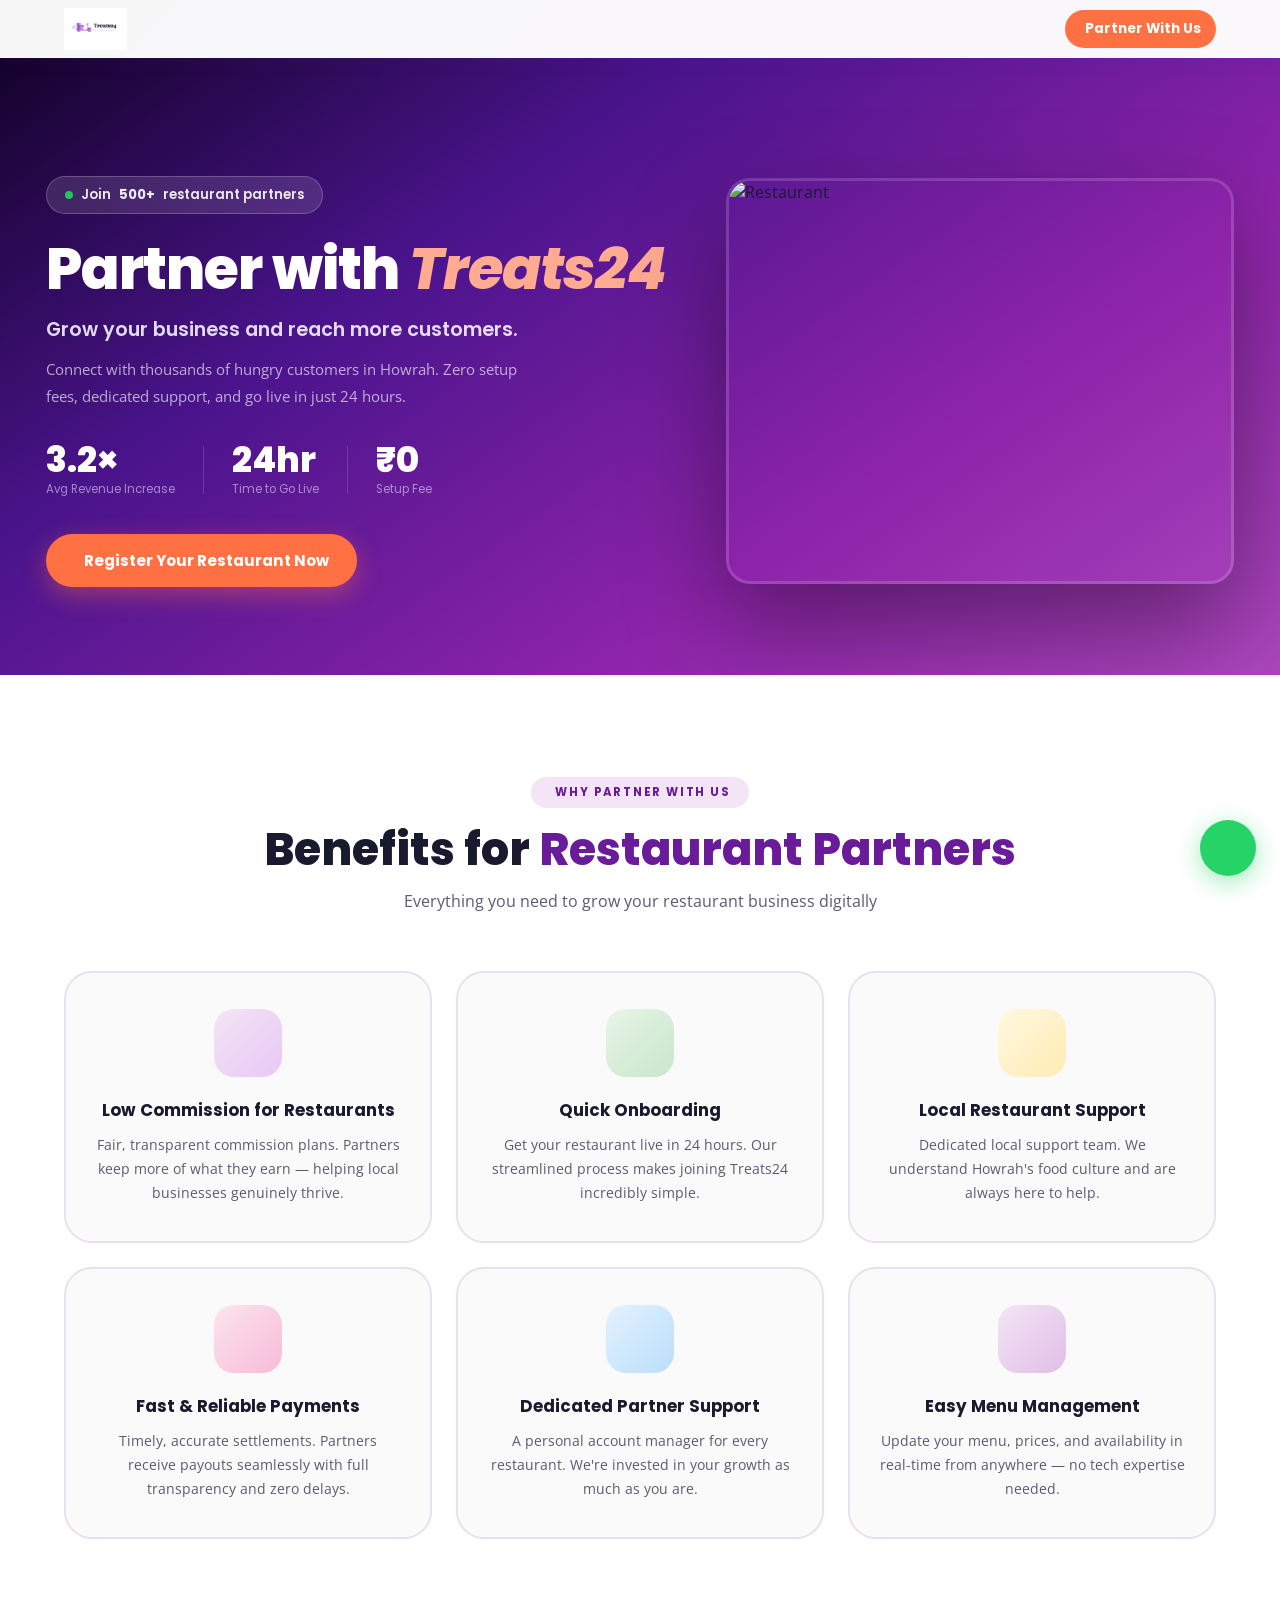
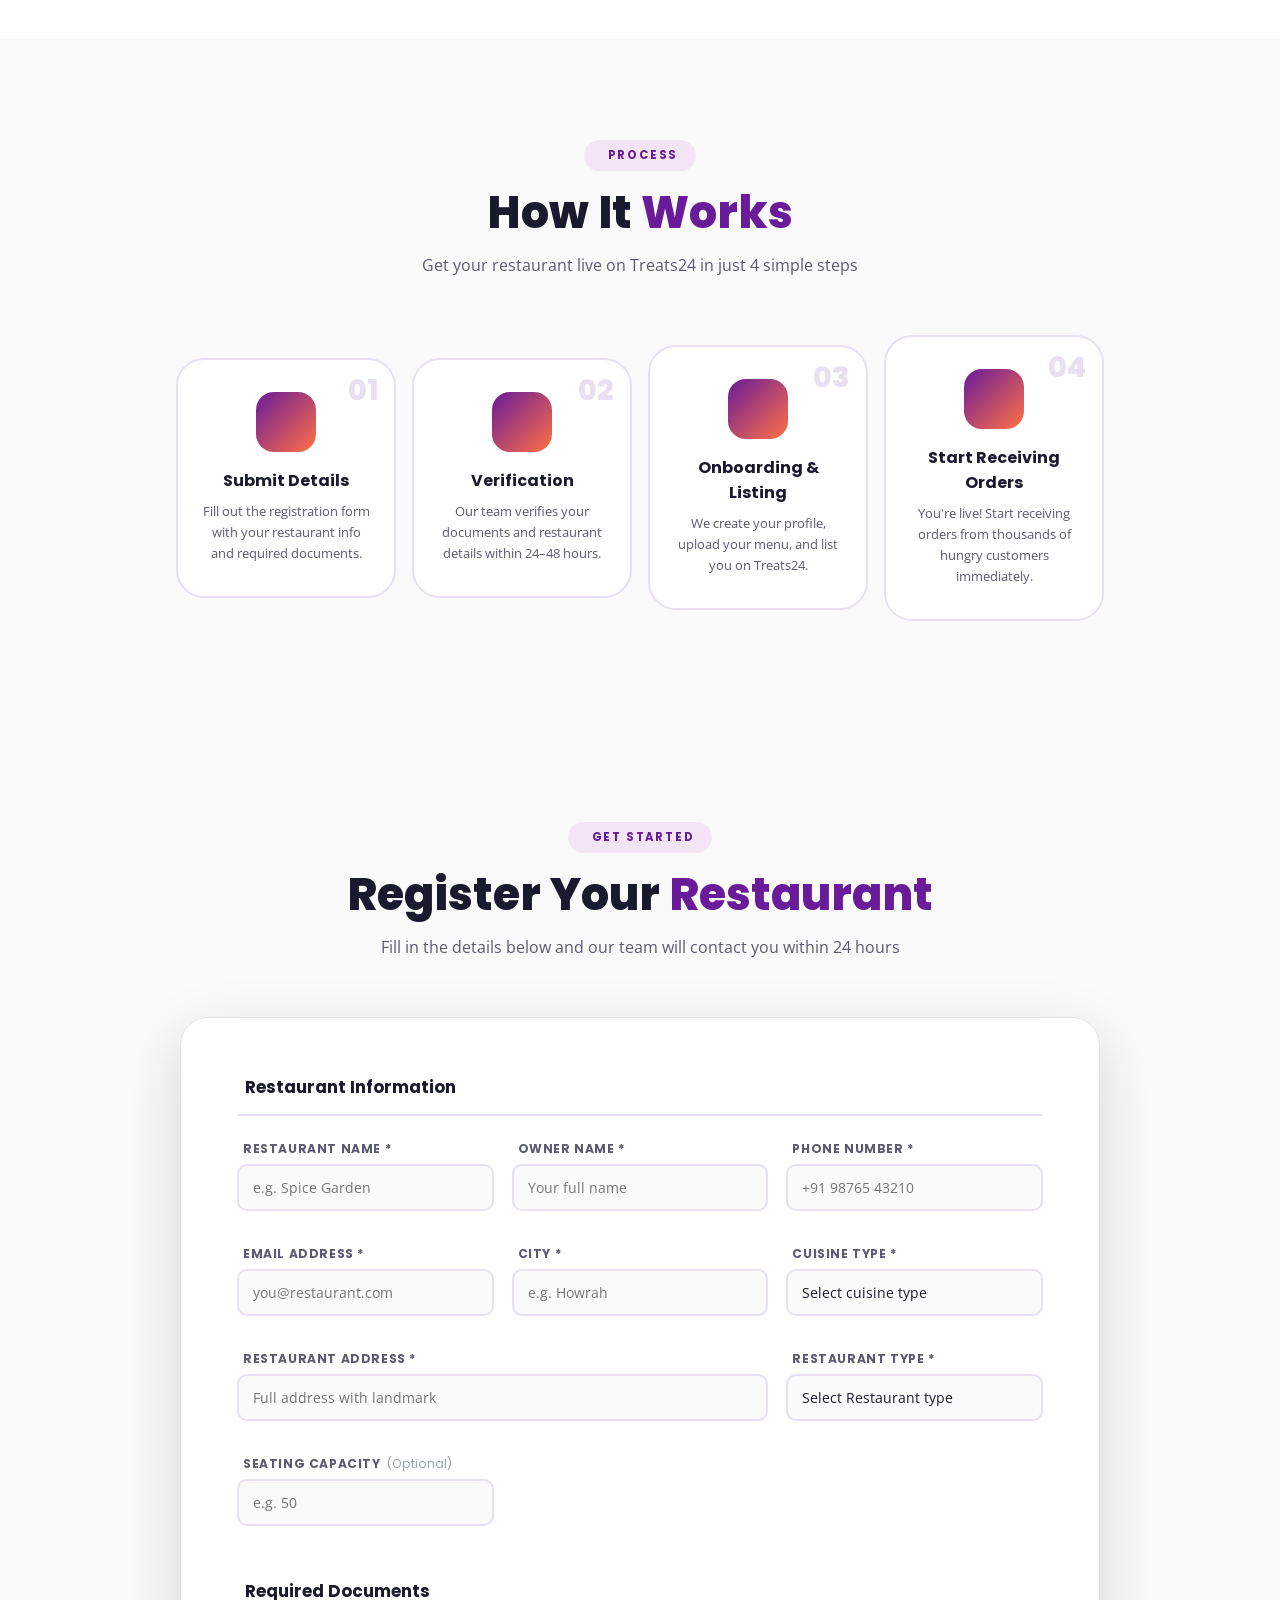
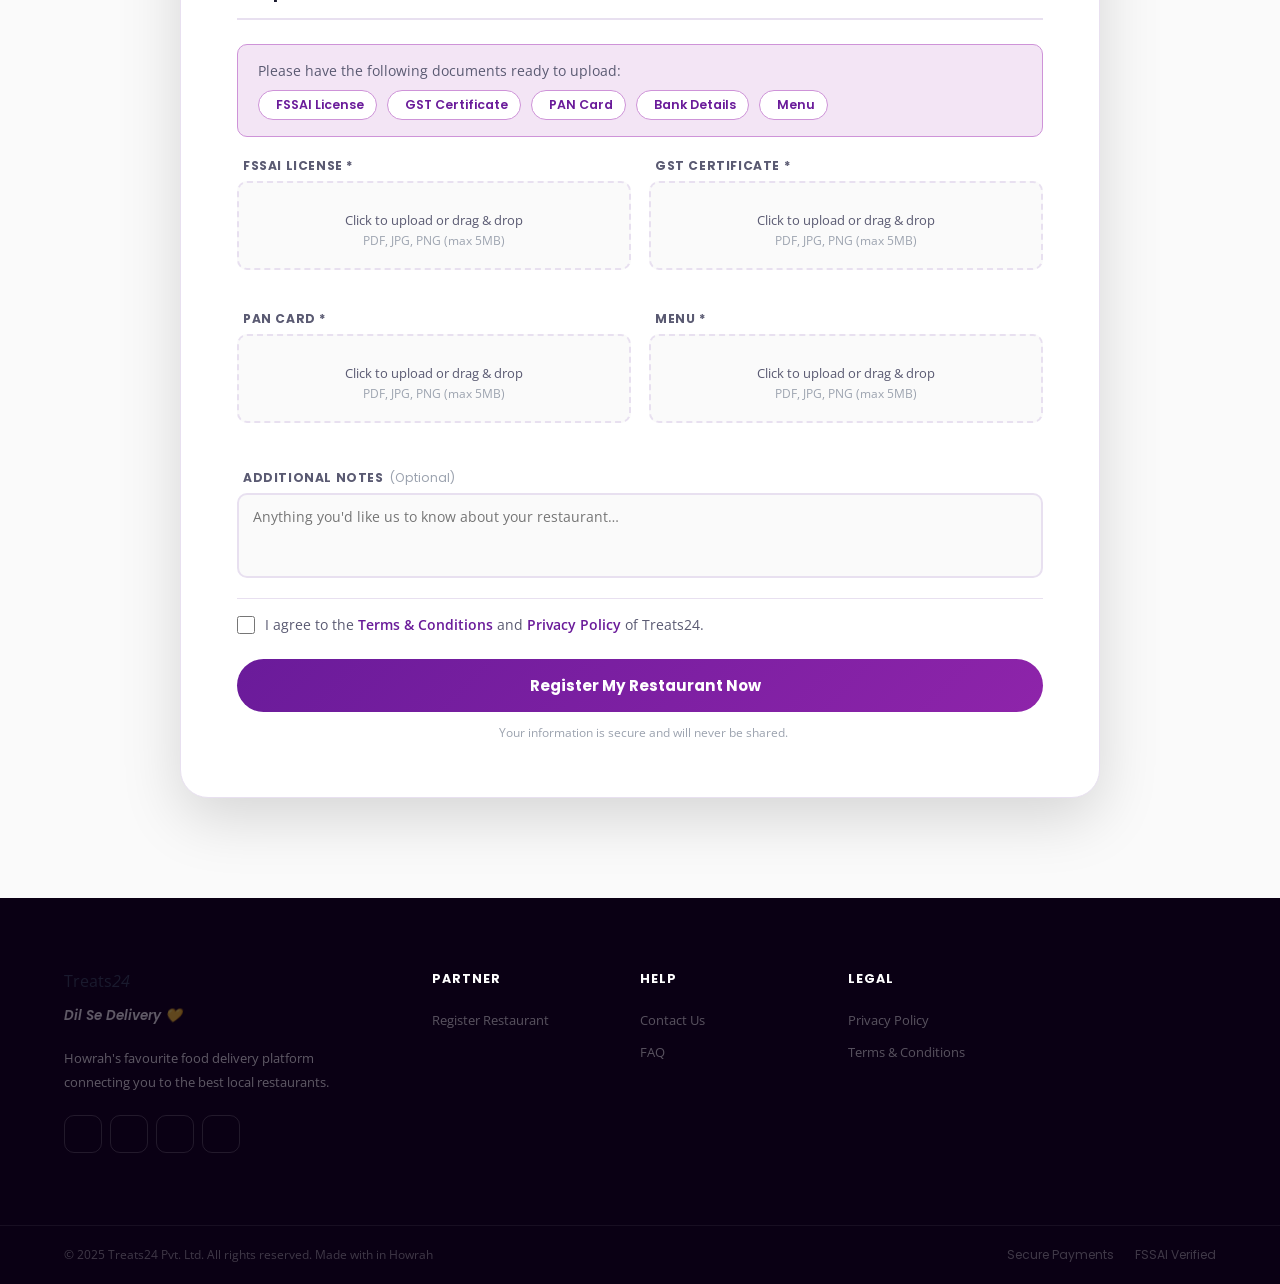
==== commit 64e35431: "Upadated Kolkata to Howrah" ====
--- a/partner.html
+++ b/partner.html
@@ -37,7 +37,7 @@
         </div>
         <h1>Partner with <em>Treats24</em></h1>
         <p class="partner-hero-sub">Grow your business and reach more customers.</p>
-        <p class="partner-hero-desc">Connect with thousands of hungry customers in Kolkata. Zero setup fees, dedicated support, and go live in just 24 hours.</p>
+        <p class="partner-hero-desc">Connect with thousands of hungry customers in Howrah. Zero setup fees, dedicated support, and go live in just 24 hours.</p>
         <div class="partner-hero-metrics">
           <div class="phm">
             <div class="phm-num">3.2×</div>
@@ -81,12 +81,12 @@
         <div class="benefit-card reveal" style="--delay:0.1s">
           <div class="benefit-icon bi-2"><i class="ti ti-rocket"></i></div>
           <h3>Quick Onboarding</h3>
-          <p>Get your restaurant live in 48 hours. Our streamlined process makes joining Treats24 incredibly simple.</p>
+          <p>Get your restaurant live in 24 hours. Our streamlined process makes joining Treats24 incredibly simple.</p>
         </div>
         <div class="benefit-card reveal" style="--delay:0.2s">
           <div class="benefit-icon bi-3"><i class="ti ti-headset"></i></div>
           <h3>Local Restaurant Support</h3>
-          <p>Dedicated local support team. We understand Kolkata's food culture and are always here to help.</p>
+          <p>Dedicated local support team. We understand Howrah's food culture and are always here to help.</p>
         </div>
         <div class="benefit-card reveal" style="--delay:0.3s">
           <div class="benefit-icon bi-4"><i class="ti ti-credit-card"></i></div>
@@ -177,7 +177,7 @@
             </div>
             <div class="form-group">
               <label><i class="ti ti-map-pin"></i> City *</label>
-              <input type="text" id="city" placeholder="e.g. Kolkata"/>
+              <input type="text" id="city" placeholder="e.g. Howrah"/>
             </div>
             <div class="form-group">
               <label><i class="ti ti-category"></i> Cuisine Type *</label>
@@ -196,9 +196,20 @@
                 <option>Other</option>
               </select>
             </div>
+            
             <div class="form-group form-full-3">
               <label><i class="ti ti-map-pin"></i> Restaurant Address *</label>
               <input type="text" id="address" placeholder="Full address with landmark"/>
+            </div>
+             <div class="form-group">
+              <label><i class="ti ti-category"></i> Restaurant Type *</label>
+              <select id="cuisine">
+                <option value="" disabled selected>Select Restaurant type</option>
+                <option>Restaurant 1</option>
+                <option>Restaurant 2</option>
+                <option>Restaurant 3</option>
+                
+              </select>
             </div>
             <div class="form-group">
               <label><i class="ti ti-armchair"></i> Seating Capacity <span class="optional">(Optional)</span></label>
@@ -295,7 +306,7 @@
           <span class="logo-text">Treats<em>24</em></span>
         </a>
         <p class="footer-tagline">Dil Se Delivery 💛</p>
-        <p>Kolkata's favourite food delivery platform connecting you to the best local restaurants.</p>
+        <p>Howrah's favourite food delivery platform connecting you to the best local restaurants.</p>
         <div class="social-row">
           <a href="#" class="social-btn"><i class="ti ti-brand-instagram"></i></a>
           <a href="#" class="social-btn"><i class="ti ti-brand-facebook"></i></a>
@@ -319,7 +330,7 @@
     </div>
     <div class="footer-bottom">
       <div class="container footer-bottom-inner">
-        <p>© 2025 Treats24 Pvt. Ltd. All rights reserved. Made with <i class="ti ti-heart-filled" style="color:#e91e63;"></i> in Kolkata</p>
+        <p>© 2025 Treats24 Pvt. Ltd. All rights reserved. Made with <i class="ti ti-heart-filled" style="color:#e91e63;"></i> in Howrah</p>
         <div class="footer-badges">
           <span><i class="ti ti-shield-check"></i> Secure Payments</span>
           <span><i class="ti ti-certificate"></i> FSSAI Verified</span>
--- a/assets/css/style.css
+++ b/assets/css/style.css
@@ -413,7 +413,7 @@
   .form-group input.invalid,.form-group textarea.invalid,.form-group select.invalid{border-color:var(--error);}
   .form-row{display:grid;grid-template-columns:1fr 1fr;gap:16px;}
   .form-grid-3{display:grid;grid-template-columns:1fr 1fr 1fr;gap:18px;}
-  .form-full-3{grid-column:1/-1;}
+  .form-full-3{grid-column:1/-2;}
   .optional{font-weight:400;text-transform:none;letter-spacing:0;color:var(--text-muted);}
   .btn-submit{display:flex;align-items:center;justify-content:center;gap:10px;width:100%;background:linear-gradient(135deg,var(--primary),var(--primary-mid));color:#fff;border:none;border-radius:50px;padding:15px;font-family:var(--font-primary);font-size:0.95rem;font-weight:700;cursor:pointer;transition:var(--transition);margin-top:8px;}
   .btn-submit:hover{transform:translateY(-2px);box-shadow:0 12px 32px rgba(106,27,154,0.35);}
@@ -483,7 +483,7 @@
     .footer-top{grid-template-columns:1fr 1fr;}
     .footer-brand{grid-column:1/-1;}
     .form-grid-3{grid-template-columns:1fr 1fr;}
-    .form-full-3{grid-column:1/-1;}
+    .form-full-3{grid-column:1/-2;}
     .benefits-grid{grid-template-columns:1fr 1fr;}
   }
   @media(max-width:900px){
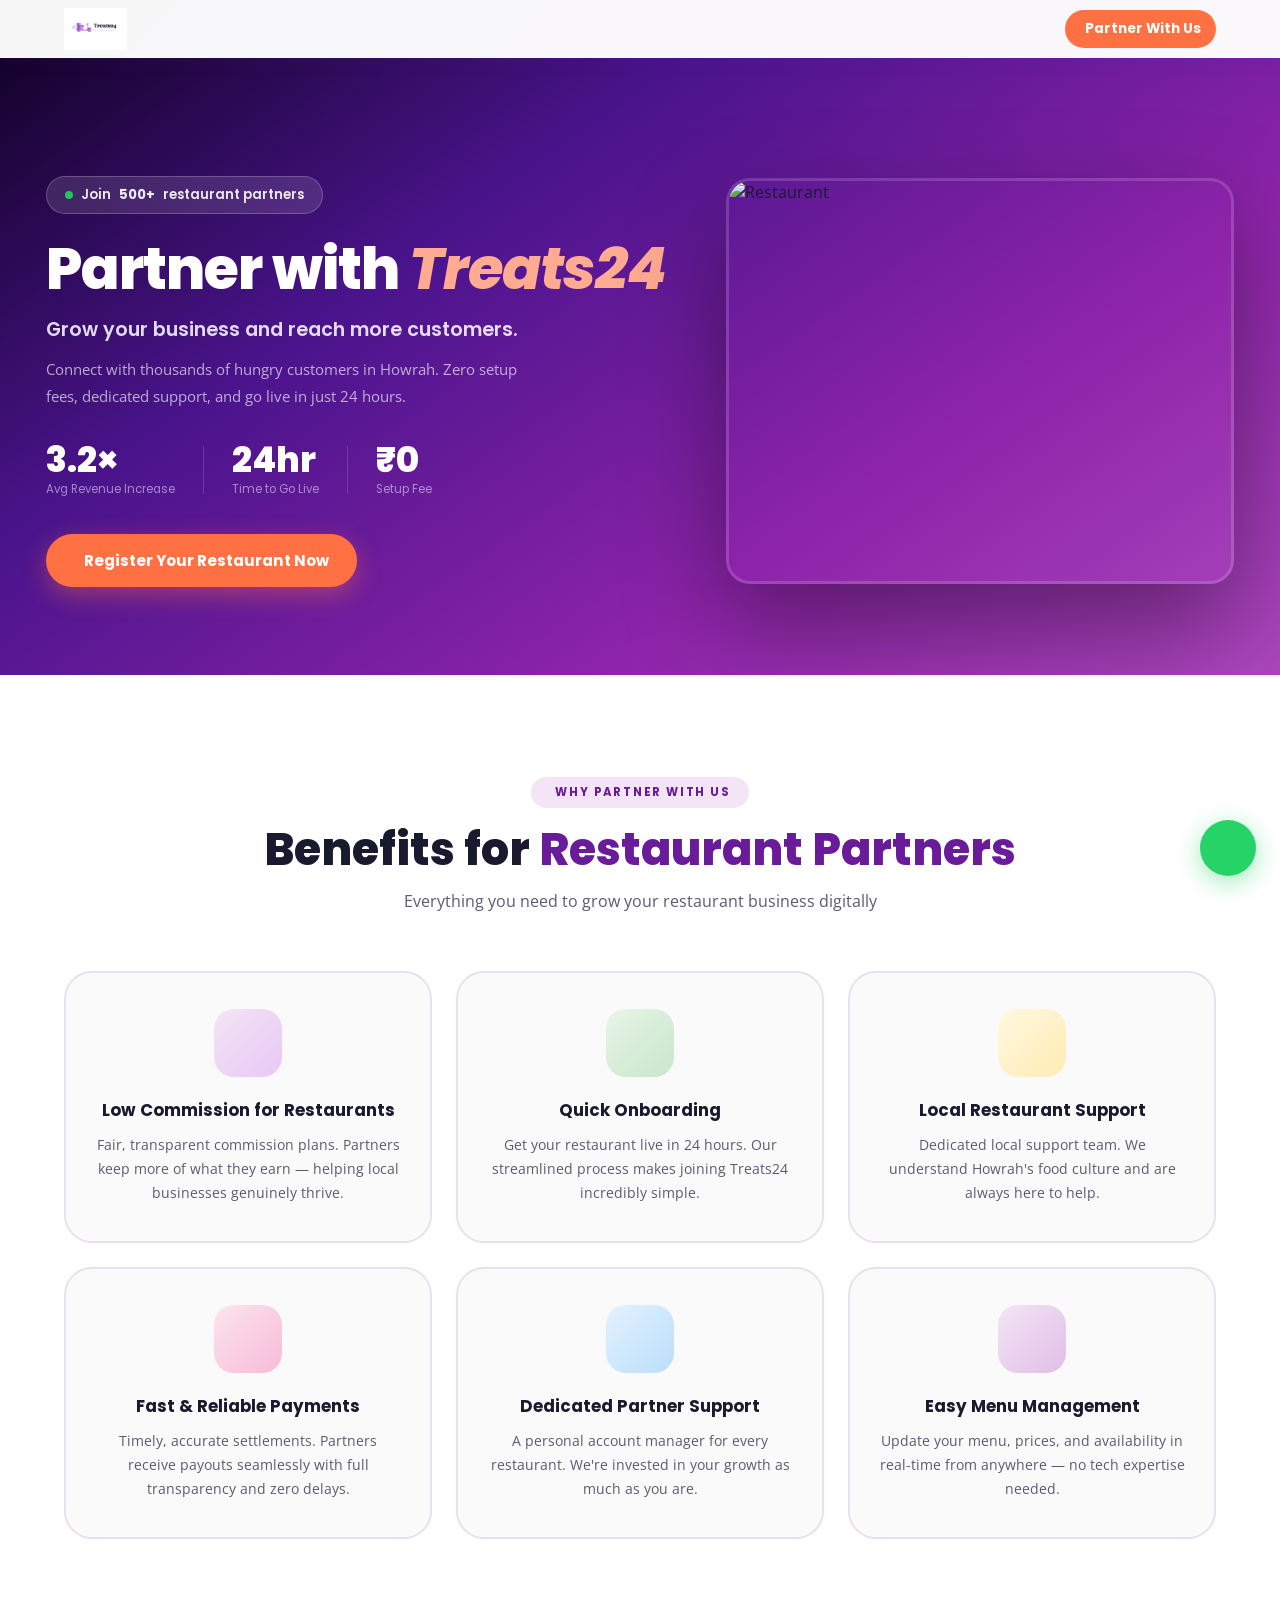
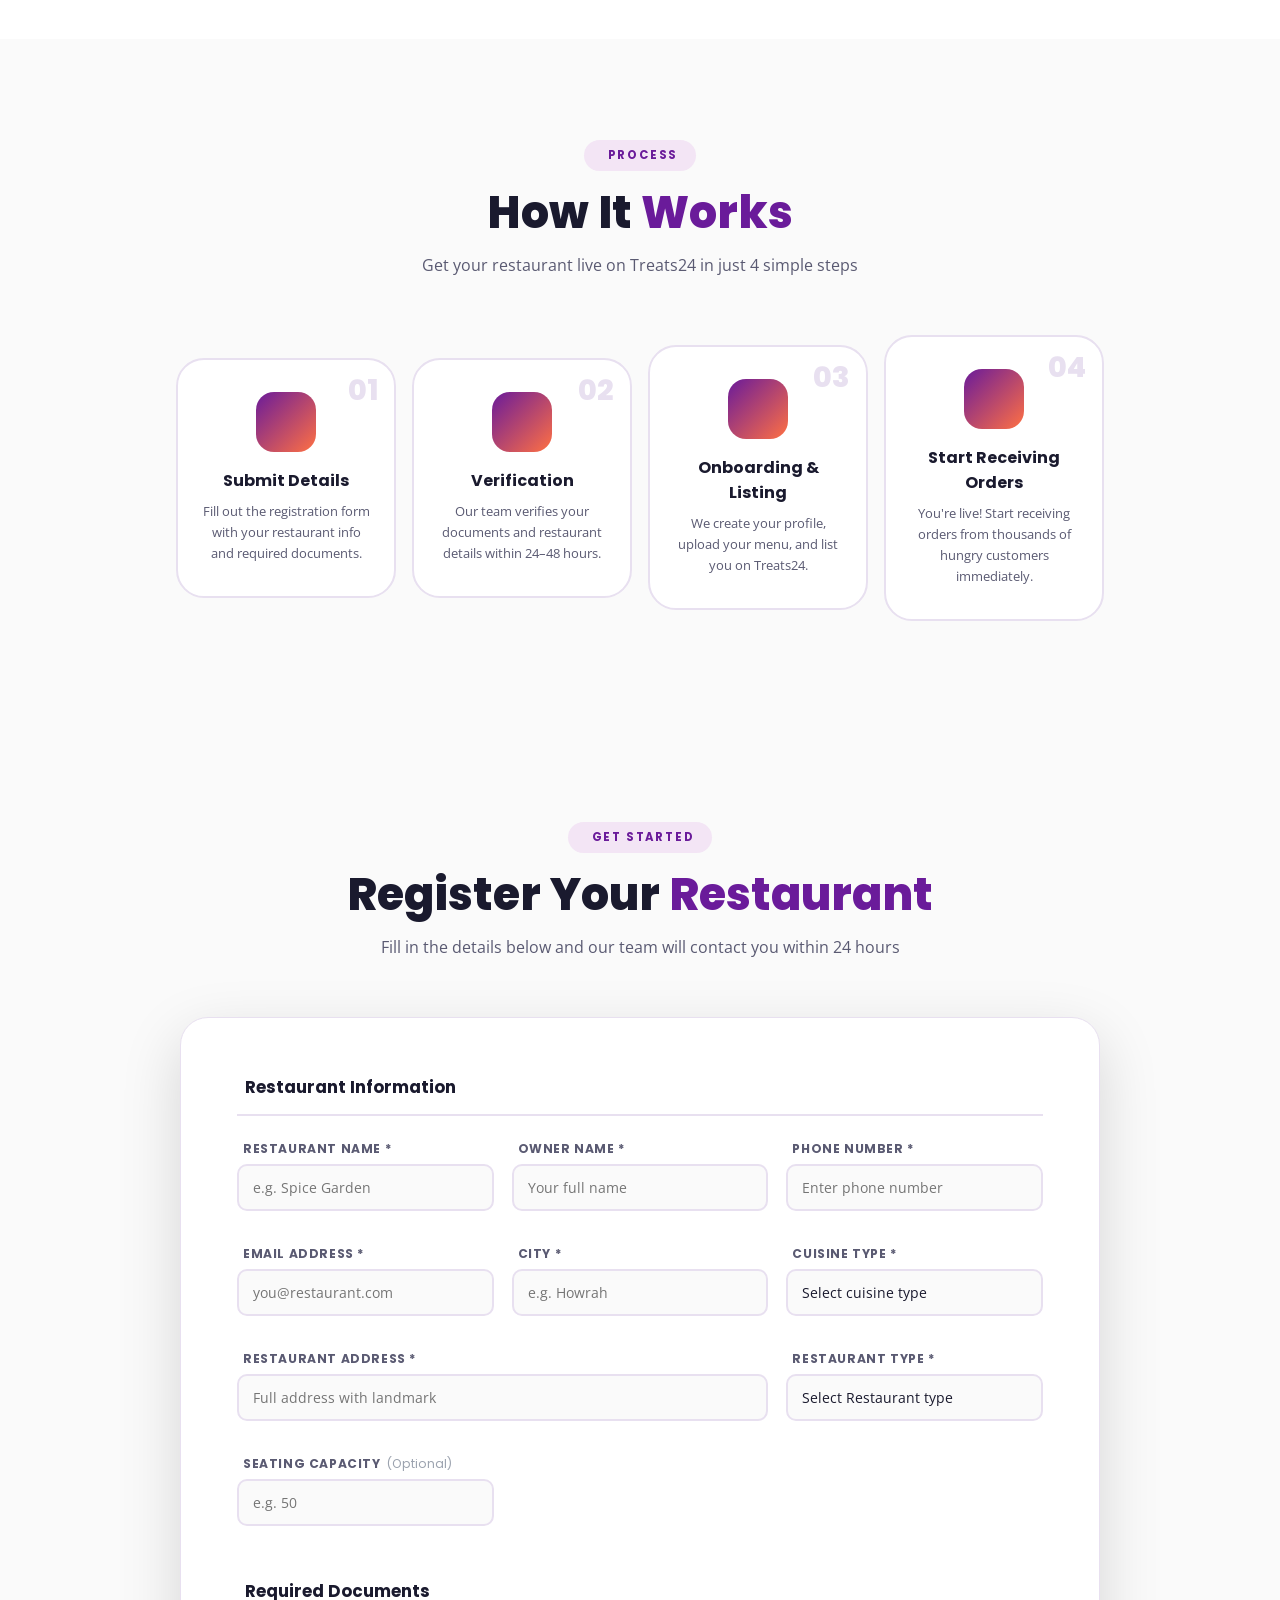
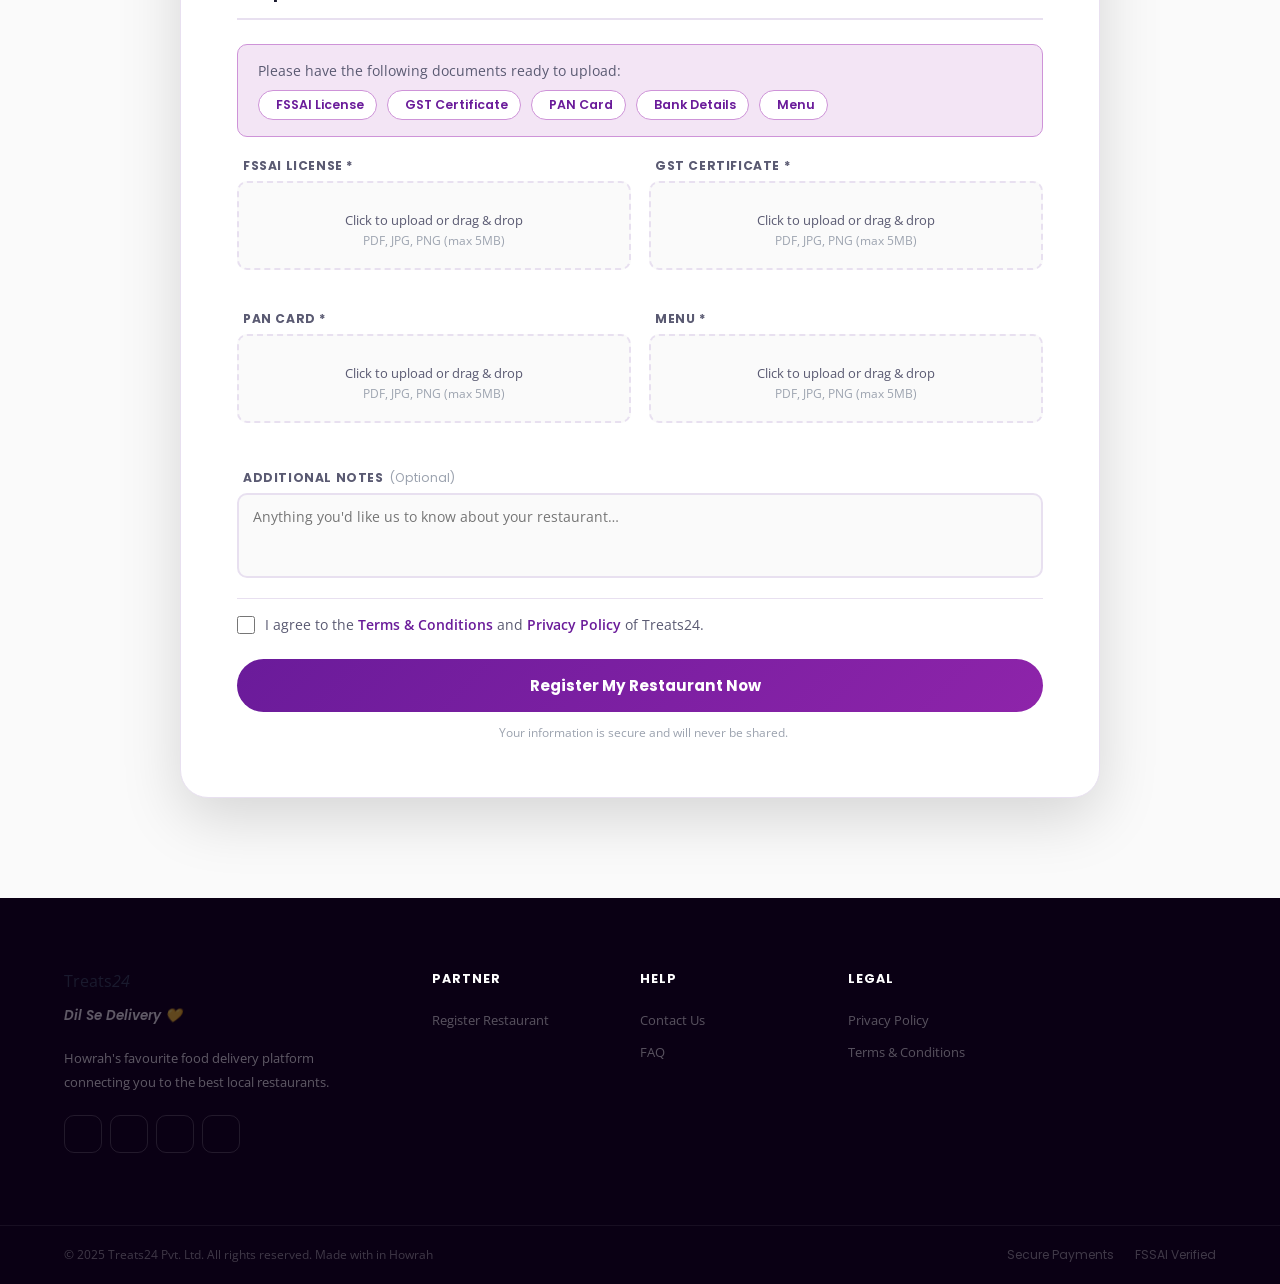
==== commit ae50bc57: "placeholder" ====
--- a/partner.html
+++ b/partner.html
@@ -169,7 +169,7 @@
             </div>
             <div class="form-group">
               <label><i class="ti ti-phone"></i> Phone Number *</label>
-              <input type="tel" id="phone" placeholder="+91 98765 43210"/>
+              <input type="tel" id="phone" placeholder="Enter phone number"/>
             </div>
             <div class="form-group">
               <label><i class="ti ti-mail"></i> Email Address *</label>
